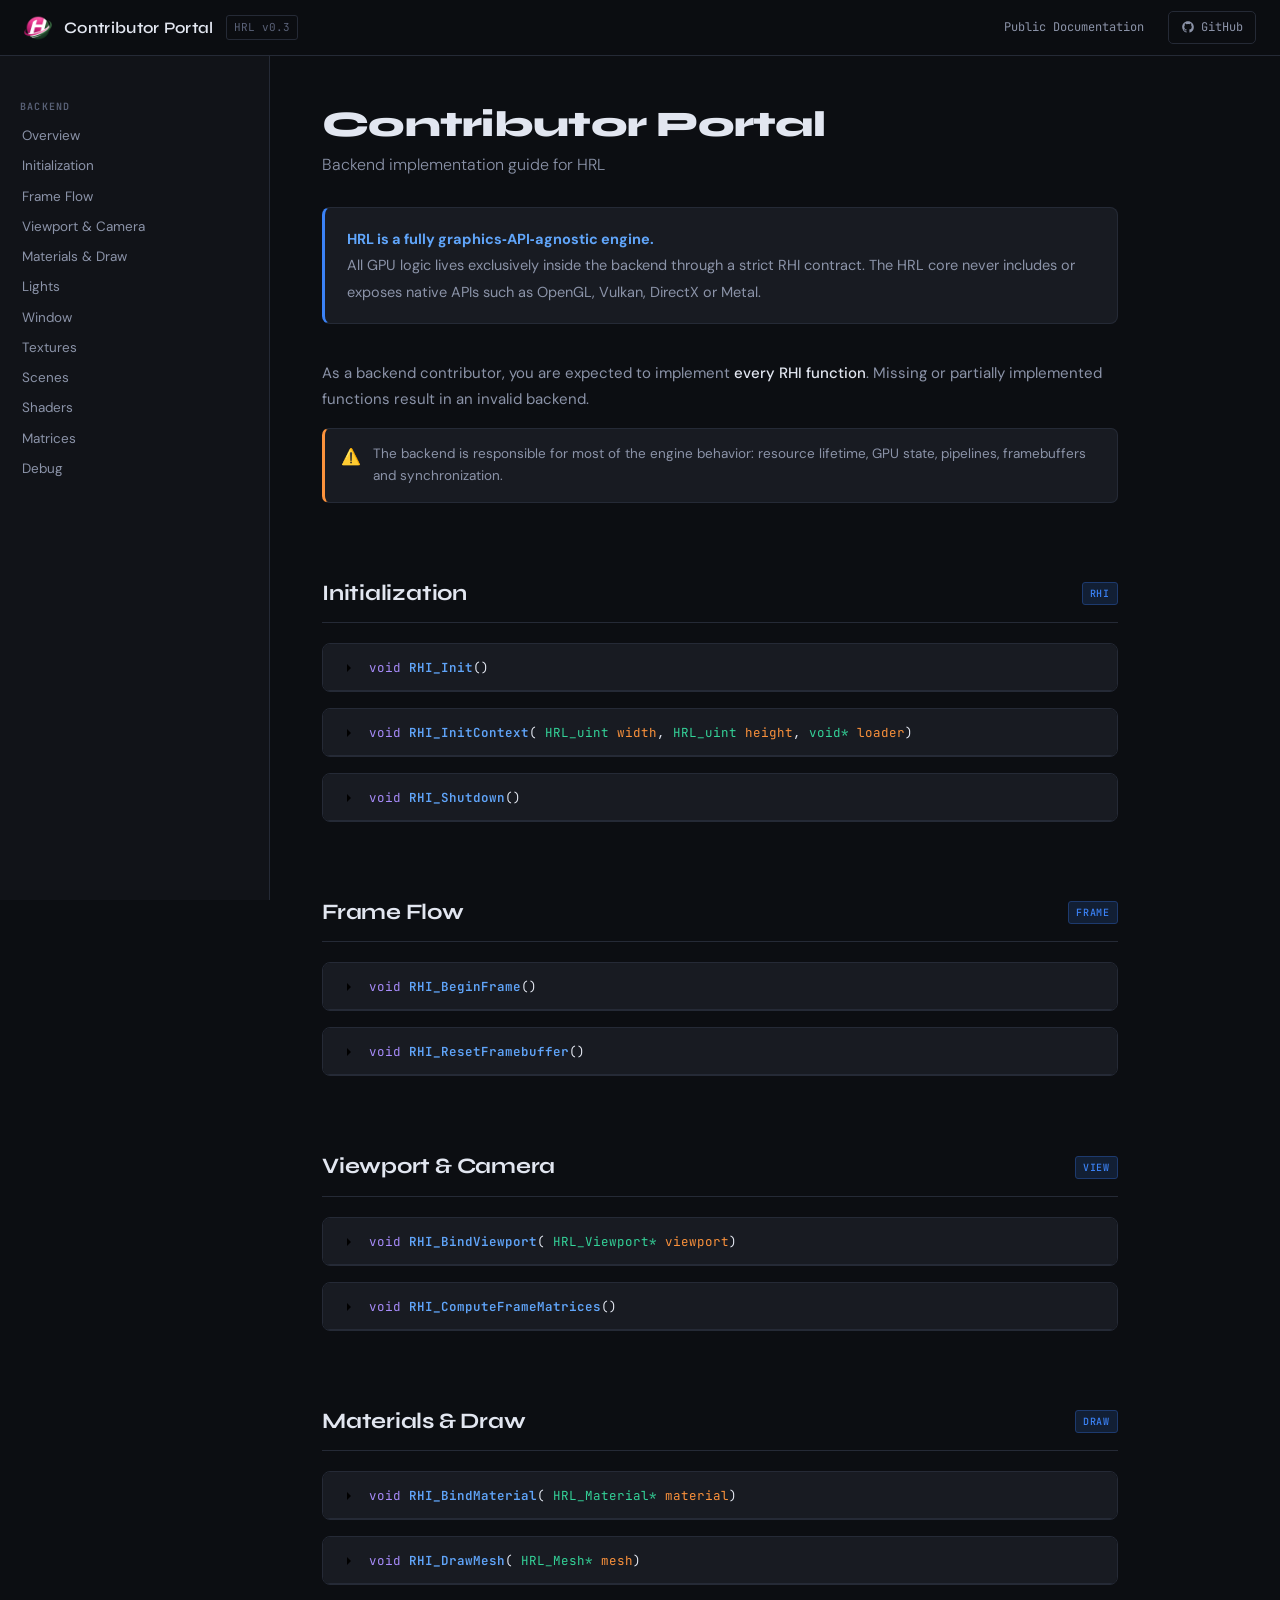
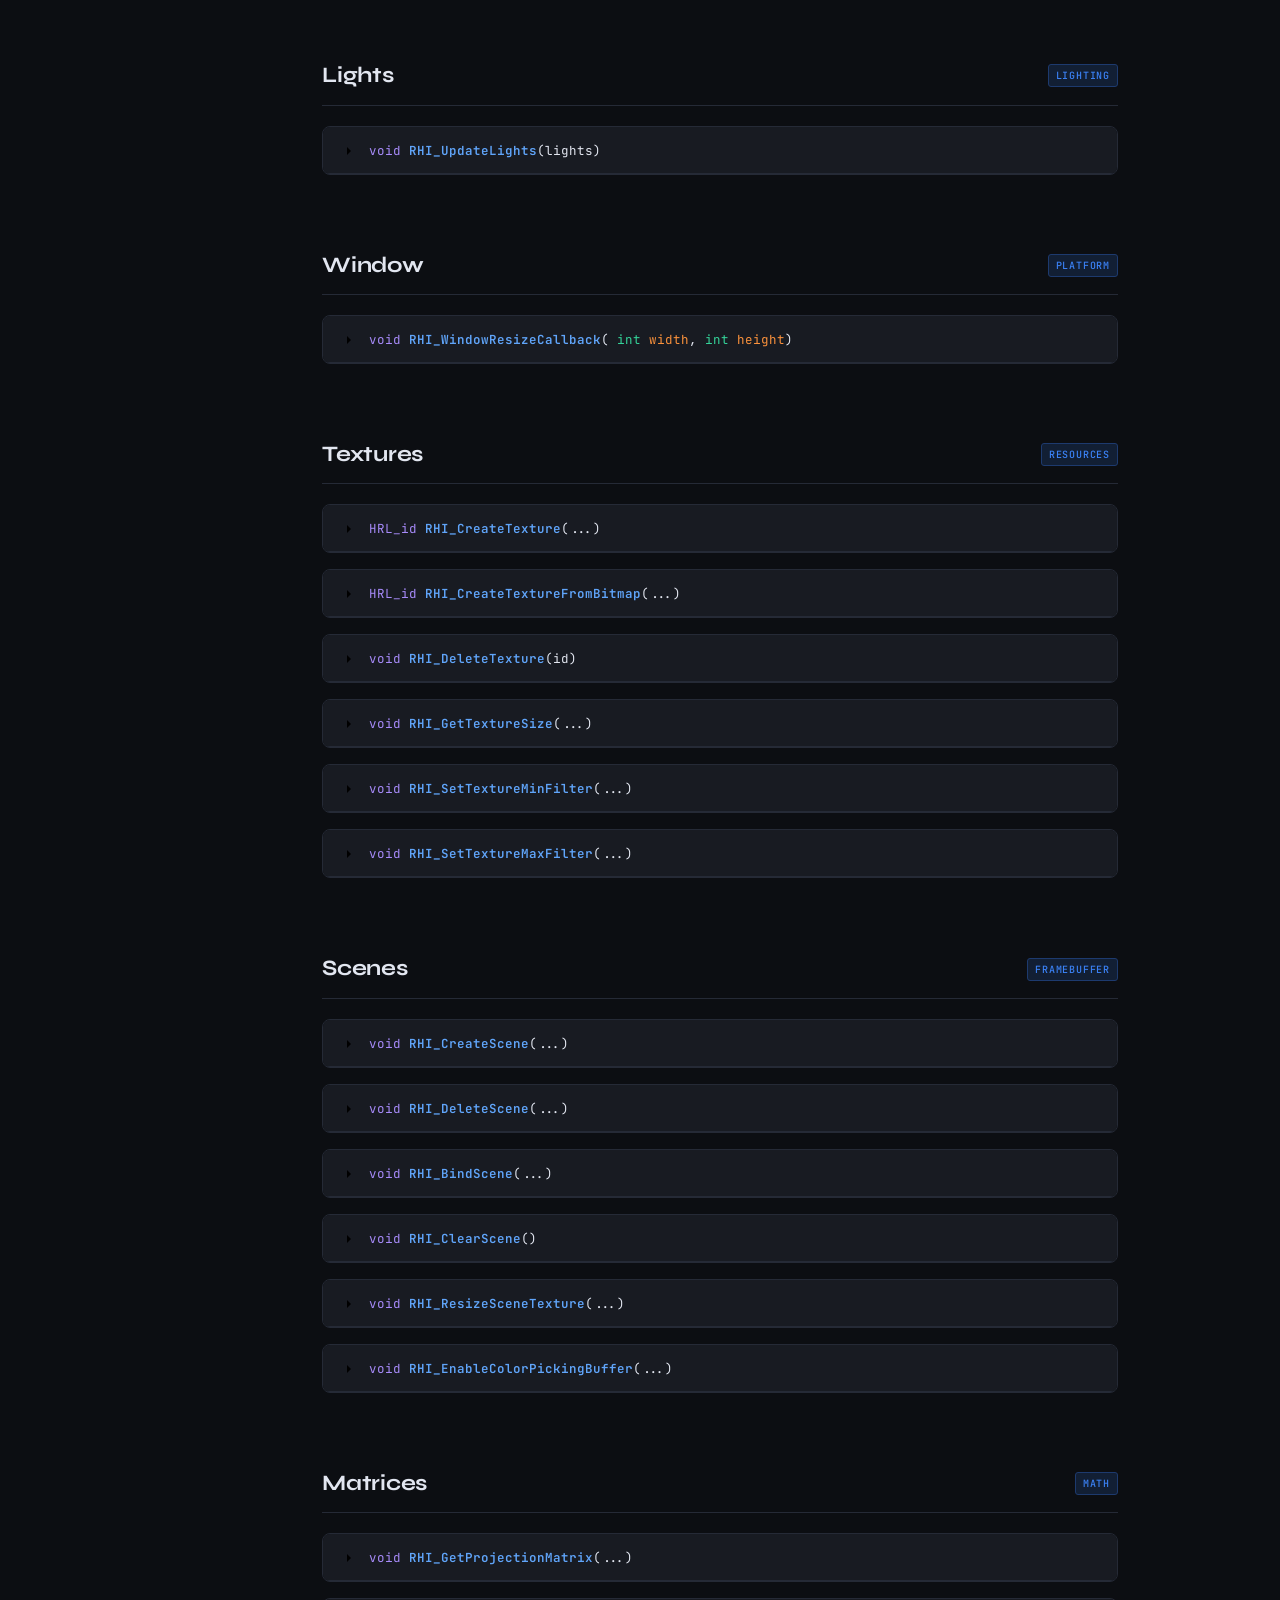
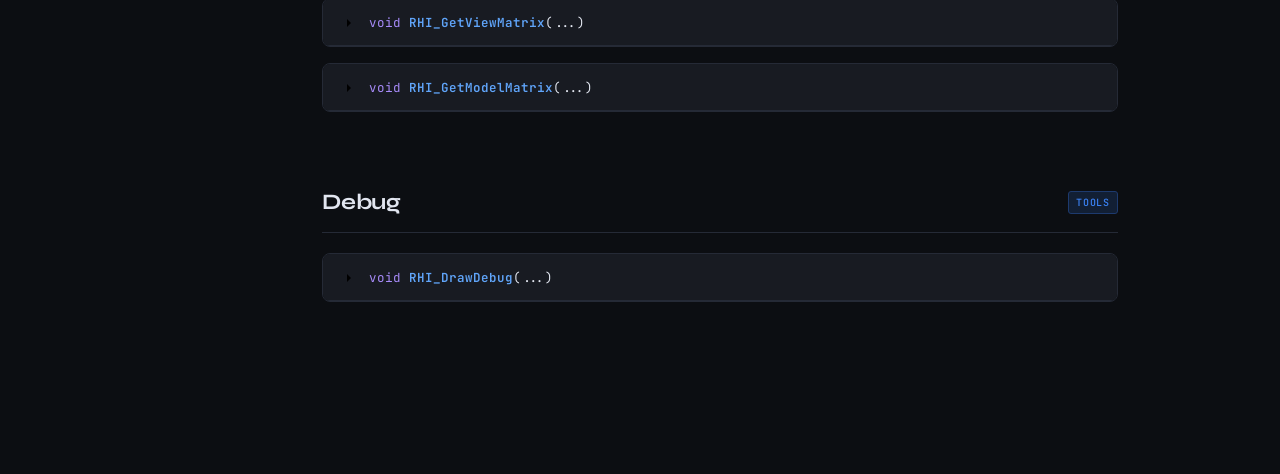
==== docs/contributor_portal.html @ e3fc80c8 "Developer Portal" ====
<!DOCTYPE html>
<html lang="en">
<head>
  <meta charset="utf-8" />
  <title>HRL — Contributor Portal</title>
  <meta name="viewport" content="width=device-width, initial-scale=1" />
  <link rel="preconnect" href="https://fonts.googleapis.com">
  <link href="https://fonts.googleapis.com/css2?family=JetBrains+Mono:wght@400;500;600&family=Syne:wght@400;500;600;700;800&family=DM+Sans:ital,wght@0,300;0,400;0,500;1,300&display=swap" rel="stylesheet">
  <link rel="stylesheet" href="style.css">
</head>
<body>

<header>
  <img src="assets/logo.png" alt="HRL Logo" class="header-logo-img">
  <span class="header-title">Contributor Portal</span>
  <span class="header-version">HRL v0.3</span>
  <div class="header-spacer"></div>
  <nav class="header-nav">
    <a class="header-nav-link" href="index.html">Public Documentation</a>
  </nav>
  <a class="header-github" href="https://github.com/oscar-soirey/Horizon-Rendering-Library" target="_blank">
    <svg width="14" height="14" viewBox="0 0 24 24" fill="currentColor"><path d="M12 2C6.477 2 2 6.484 2 12.017c0 4.425 2.865 8.18 6.839 9.504.5.092.682-.217.682-.483 0-.237-.008-.868-.013-1.703-2.782.605-3.369-1.343-3.369-1.343-.454-1.158-1.11-1.466-1.11-1.466-.908-.62.069-.608.069-.608 1.003.07 1.531 1.032 1.531 1.032.892 1.53 2.341 1.088 2.91.832.092-.647.35-1.088.636-1.338-2.22-.253-4.555-1.113-4.555-4.951 0-1.093.39-1.988 1.029-2.688-.103-.253-.446-1.272.098-2.65 0 0 .84-.27 2.75 1.026A9.564 9.564 0 0112 6.844c.85.004 1.705.115 2.504.337 1.909-1.296 2.747-1.027 2.747-1.027.546 1.379.202 2.398.1 2.651.64.7 1.028 1.595 1.028 2.688 0 3.848-2.339 4.695-4.566 4.943.359.309.678.92.678 1.855 0 1.338-.012 2.419-.012 2.747 0 .268.18.58.688.482A10.019 10.019 0 0022 12.017C22 6.484 17.522 2 12 2z"/></svg>
    GitHub
  </a>
</header>


<div class="layout">

<nav class="sidebar">
  <div class="sidebar-section-label">Backend</div>
  <a href="#overview">Overview</a>
  <a href="#init">Initialization</a>
  <a href="#frame">Frame Flow</a>
  <a href="#viewport">Viewport & Camera</a>
  <a href="#materials">Materials & Draw</a>
  <a href="#lights">Lights</a>
  <a href="#window">Window</a>
  <a href="#textures">Textures</a>
  <a href="#scenes">Scenes</a>
  <a href="#shaders">Shaders</a>
  <a href="#matrices">Matrices</a>
  <a href="#debug">Debug</a>
</nav>

<main>

<!-- OVERVIEW -->

<section id="overview" class="doc-section">
  <h1>Contributor Portal</h1>
  <p class="doc-subtitle">
    Backend implementation guide for HRL
  </p>

  <div class="intro-callout">
    <strong>HRL is a fully graphics‑API‑agnostic engine.</strong><br>
    All GPU logic lives exclusively inside the backend through a strict RHI contract.
    The HRL core never includes or exposes native APIs such as OpenGL, Vulkan, DirectX or Metal.
  </div>

  <p>
    As a backend contributor, you are expected to implement
    <strong>every RHI function</strong>.
    Missing or partially implemented functions result in an invalid backend.
  </p>

  <div class="info-box warn">
    <span class="icon">⚠️</span>
    The backend is responsible for most of the engine behavior:
    resource lifetime, GPU state, pipelines, framebuffers and synchronization.
  </div>
</section>

<!-- INIT -->

<section id="init" class="doc-section">
  <h2>Initialization <span class="section-tag">RHI</span></h2>

  <div class="fn-card">
    <div class="fn-card-header" onclick="toggle(this)">
      <svg class="chevron" viewBox="0 0 24 24"><polyline points="9 18 15 12 9 6"/></svg>
      <div class="fn-sig"><span class="ret">void</span> <span class="name">RHI_Init</span>()</div>
    </div>
    <div class="fn-card-body">
      <p>Initializes global backend state and loads the graphics API.</p>
    </div>
  </div>

  <div class="fn-card">
    <div class="fn-card-header" onclick="toggle(this)">
      <svg class="chevron" viewBox="0 0 24 24"><polyline points="9 18 15 12 9 6"/></svg>
      <div class="fn-sig">
        <span class="ret">void</span> <span class="name">RHI_InitContext</span>(
        <span class="param-type">HRL_uint</span> <span class="param-name">width</span>,
        <span class="param-type">HRL_uint</span> <span class="param-name">height</span>,
        <span class="param-type">void*</span> <span class="param-name">loader</span>)
      </div>
    </div>
    <div class="fn-card-body">
      <p>Initializes the rendering context and swapchain‑dependent resources.</p>
    </div>
  </div>

  <div class="fn-card">
    <div class="fn-card-header" onclick="toggle(this)">
      <svg class="chevron" viewBox="0 0 24 24"><polyline points="9 18 15 12 9 6"/></svg>
      <div class="fn-sig"><span class="ret">void</span> <span class="name">RHI_Shutdown</span>()</div>
    </div>
    <div class="fn-card-body">
      <p>Releases all backend resources and shuts down the graphics API.</p>
    </div>
  </div>
</section>

<!-- FRAME -->

<section id="frame" class="doc-section">
  <h2>Frame Flow <span class="section-tag">Frame</span></h2>

  <div class="fn-card">
    <div class="fn-card-header" onclick="toggle(this)">
      <svg class="chevron" viewBox="0 0 24 24"><polyline points="9 18 15 12 9 6"/></svg>
      <div class="fn-sig"><span class="ret">void</span> <span class="name">RHI_BeginFrame</span>()</div>
    </div>
    <div class="fn-card-body">
      <p>Marks the beginning of a new GPU frame.</p>
    </div>
  </div>

  <div class="fn-card">
    <div class="fn-card-header" onclick="toggle(this)">
      <svg class="chevron" viewBox="0 0 24 24"><polyline points="9 18 15 12 9 6"/></svg>
      <div class="fn-sig"><span class="ret">void</span> <span class="name">RHI_ResetFramebuffer</span>()</div>
    </div>
    <div class="fn-card-body">
      <p>Resets framebuffer bindings to a known default state.</p>
    </div>
  </div>
</section>

<!-- VIEWPORT -->

<section id="viewport" class="doc-section">
  <h2>Viewport & Camera <span class="section-tag">View</span></h2>

  <div class="fn-card">
    <div class="fn-card-header" onclick="toggle(this)">
      <svg class="chevron" viewBox="0 0 24 24"><polyline points="9 18 15 12 9 6"/></svg>
      <div class="fn-sig">
        <span class="ret">void</span> <span class="name">RHI_BindViewport</span>(
        <span class="param-type">HRL_Viewport*</span> <span class="param-name">viewport</span>)
      </div>
    </div>
    <div class="fn-card-body">
      <p>
        Binds the active viewport and camera.
        Must be called before any draw calls.
      </p>
    </div>
  </div>

  <div class="fn-card">
    <div class="fn-card-header" onclick="toggle(this)">
      <svg class="chevron" viewBox="0 0 24 24"><polyline points="9 18 15 12 9 6"/></svg>
      <div class="fn-sig"><span class="ret">void</span> <span class="name">RHI_ComputeFrameMatrices</span>()</div>
    </div>
    <div class="fn-card-body">
      <p>Computes per‑frame camera and projection matrices.</p>
    </div>
  </div>
</section>

<!-- MATERIALS & DRAW -->

<section id="materials" class="doc-section">
  <h2>Materials & Draw <span class="section-tag">Draw</span></h2>

  <div class="fn-card">
    <div class="fn-card-header" onclick="toggle(this)">
      <svg class="chevron" viewBox="0 0 24 24"><polyline points="9 18 15 12 9 6"/></svg>
      <div class="fn-sig">
        <span class="ret">void</span> <span class="name">RHI_BindMaterial</span>(
        <span class="param-type">HRL_Material*</span> <span class="param-name">material</span>)
      </div>
    </div>
    <div class="fn-card-body">
      <p>Binds shaders, textures and GPU states for the material.</p>
    </div>
  </div>

  <div class="fn-card">
    <div class="fn-card-header" onclick="toggle(this)">
      <svg class="chevron" viewBox="0 0 24 24"><polyline points="9 18 15 12 9 6"/></svg>
      <div class="fn-sig">
        <span class="ret">void</span> <span class="name">RHI_DrawMesh</span>(
        <span class="param-type">HRL_Mesh*</span> <span class="param-name">mesh</span>)
      </div>
    </div>
    <div class="fn-card-body">
      <p>Issues the actual GPU draw call.</p>
    </div>
  </div>
</section>

<!-- LIGHTS -->

<section id="lights" class="doc-section">
  <h2>Lights <span class="section-tag">Lighting</span></h2>

  <div class="fn-card">
    <div class="fn-card-header" onclick="toggle(this)">
      <svg class="chevron" viewBox="0 0 24 24"><polyline points="9 18 15 12 9 6"/></svg>
      <div class="fn-sig">
        <span class="ret">void</span> <span class="name">RHI_UpdateLights</span>(lights)
      </div>
    </div>
    <div class="fn-card-body">
      <p>Uploads and updates light data for the current frame.</p>
    </div>
  </div>
</section>

<!-- WINDOW -->

<section id="window" class="doc-section">
  <h2>Window <span class="section-tag">Platform</span></h2>

  <div class="fn-card">
    <div class="fn-card-header" onclick="toggle(this)">
      <svg class="chevron" viewBox="0 0 24 24"><polyline points="9 18 15 12 9 6"/></svg>
      <div class="fn-sig">
        <span class="ret">void</span> <span class="name">RHI_WindowResizeCallback</span>(
        <span class="param-type">int</span> <span class="param-name">width</span>,
        <span class="param-type">int</span> <span class="param-name">height</span>)
      </div>
    </div>
    <div class="fn-card-body">
      <p>Handles swapchain or framebuffer resize.</p>
    </div>
  </div>
</section>

<!-- TEXTURES -->

<section id="textures" class="doc-section">
  <h2>Textures <span class="section-tag">Resources</span></h2>

  <div class="fn-card"><div class="fn-card-header" onclick="toggle(this)">
    <svg class="chevron" viewBox="0 0 24 24"><polyline points="9 18 15 12 9 6"/></svg>
    <div class="fn-sig"><span class="ret">HRL_id</span> <span class="name">RHI_CreateTexture</span>(...)</div>
  </div><div class="fn-card-body"></div></div>

  <div class="fn-card"><div class="fn-card-header" onclick="toggle(this)">
    <svg class="chevron" viewBox="0 0 24 24"><polyline points="9 18 15 12 9 6"/></svg>
    <div class="fn-sig"><span class="ret">HRL_id</span> <span class="name">RHI_CreateTextureFromBitmap</span>(...)</div>
  </div><div class="fn-card-body"></div></div>

  <div class="fn-card"><div class="fn-card-header" onclick="toggle(this)">
    <svg class="chevron" viewBox="0 0 24 24"><polyline points="9 18 15 12 9 6"/></svg>
    <div class="fn-sig"><span class="ret">void</span> <span class="name">RHI_DeleteTexture</span>(id)</div>
  </div><div class="fn-card-body"></div></div>

  <div class="fn-card"><div class="fn-card-header" onclick="toggle(this)">
    <svg class="chevron" viewBox="0 0 24 24"><polyline points="9 18 15 12 9 6"/></svg>
    <div class="fn-sig"><span class="ret">void</span> <span class="name">RHI_GetTextureSize</span>(...)</div>
  </div><div class="fn-card-body"></div></div>

  <div class="fn-card"><div class="fn-card-header" onclick="toggle(this)">
    <svg class="chevron" viewBox="0 0 24 24"><polyline points="9 18 15 12 9 6"/></svg>
    <div class="fn-sig"><span class="ret">void</span> <span class="name">RHI_SetTextureMinFilter</span>(...)</div>
  </div><div class="fn-card-body"></div></div>

  <div class="fn-card"><div class="fn-card-header" onclick="toggle(this)">
    <svg class="chevron" viewBox="0 0 24 24"><polyline points="9 18 15 12 9 6"/></svg>
    <div class="fn-sig"><span class="ret">void</span> <span class="name">RHI_SetTextureMaxFilter</span>(...)</div>
  </div><div class="fn-card-body"></div></div>
</section>

<!-- SCENES -->

<section id="scenes" class="doc-section">
  <h2>Scenes <span class="section-tag">Framebuffer</span></h2>

  <div class="fn-card"><div class="fn-card-header" onclick="toggle(this)">
    <svg class="chevron" viewBox="0 0 24 24"><polyline points="9 18 15 12 9 6"/></svg>
    <div class="fn-sig"><span class="ret">void</span> <span class="name">RHI_CreateScene</span>(...)</div>
  </div><div class="fn-card-body"></div></div>

  <div class="fn-card"><div class="fn-card-header" onclick="toggle(this)">
    <svg class="chevron" viewBox="0 0 24 24"><polyline points="9 18 15 12 9 6"/></svg>
    <div class="fn-sig"><span class="ret">void</span> <span class="name">RHI_DeleteScene</span>(...)</div>
  </div><div class="fn-card-body"></div></div>

  <div class="fn-card"><div class="fn-card-header" onclick="toggle(this)">
    <svg class="chevron" viewBox="0 0 24 24"><polyline points="9 18 15 12 9 6"/></svg>
    <div class="fn-sig"><span class="ret">void</span> <span class="name">RHI_BindScene</span>(...)</div>
  </div><div class="fn-card-body"></div></div>

  <div class="fn-card"><div class="fn-card-header" onclick="toggle(this)">
    <svg class="chevron" viewBox="0 0 24 24"><polyline points="9 18 15 12 9 6"/></svg>
    <div class="fn-sig"><span class="ret">void</span> <span class="name">RHI_ClearScene</span>()</div>
  </div><div class="fn-card-body"></div></div>

  <div class="fn-card"><div class="fn-card-header" onclick="toggle(this)">
    <svg class="chevron" viewBox="0 0 24 24"><polyline points="9 18 15 12 9 6"/></svg>
    <div class="fn-sig"><span class="ret">void</span> <span class="name">RHI_ResizeSceneTexture</span>(...)</div>
  </div><div class="fn-card-body"></div></div>

  <div class="fn-card"><div class="fn-card-header" onclick="toggle(this)">
    <svg class="chevron" viewBox="0 0 24 24"><polyline points="9 18 15 12 9 6"/></svg>
    <div class="fn-sig"><span class="ret">void</span> <span class="name">RHI_EnableColorPickingBuffer</span>(...)</div>
  </div><div class="fn-card-body"></div></div>
</section>

<!-- MATRICES -->

<section id="matrices" class="doc-section">
  <h2>Matrices <span class="section-tag">Math</span></h2>

  <div class="fn-card"><div class="fn-card-header" onclick="toggle(this)">
    <svg class="chevron" viewBox="0 0 24 24"><polyline points="9 18 15 12 9 6"/></svg>
    <div class="fn-sig"><span class="ret">void</span> <span class="name">RHI_GetProjectionMatrix</span>(...)</div>
  </div><div class="fn-card-body"></div></div>

  <div class="fn-card"><div class="fn-card-header" onclick="toggle(this)">
    <svg class="chevron" viewBox="0 0 24 24"><polyline points="9 18 15 12 9 6"/></svg>
    <div class="fn-sig"><span class="ret">void</span> <span class="name">RHI_GetViewMatrix</span>(...)</div>
  </div><div class="fn-card-body"></div></div>

  <div class="fn-card"><div class="fn-card-header" onclick="toggle(this)">
    <svg class="chevron" viewBox="0 0 24 24"><polyline points="9 18 15 12 9 6"/></svg>
    <div class="fn-sig"><span class="ret">void</span> <span class="name">RHI_GetModelMatrix</span>(...)</div>
  </div><div class="fn-card-body"></div></div>
</section>

<!-- DEBUG -->

<section id="debug" class="doc-section">
  <h2>Debug <span class="section-tag">Tools</span></h2>

  <div class="fn-card">
    <div class="fn-card-header" onclick="toggle(this)">
      <svg class="chevron" viewBox="0 0 24 24"><polyline points="9 18 15 12 9 6"/></svg>
      <div class="fn-sig"><span class="ret">void</span> <span class="name">RHI_DrawDebug</span>(...)</div>
    </div>
    <div class="fn-card-body">
      <p>Draws debug primitives and overlays.</p>
    </div>
  </div>
</section>

</main>
</div>

<script>
function toggle(el) {
  const body = el.nextElementSibling;
  const chev = el.querySelector('.chevron');
  body.classList.toggle('open');
  chev.classList.toggle('open');
}
</script>

</body>
</html>
---- docs/style.css ----
:root {
  --bg:        #0c0e12;
  --bg-2:      #111318;
  --bg-3:      #181b22;
  --bg-4:      #1e2230;
  --border:    #252a36;
  --border-2:  #2e3447;
  --accent:    #3b82f6;
  --accent-2:  #60a5fa;
  --accent-dim:#1d3a6e;
  --accent-glow: rgba(59,130,246,0.15);
  --text:      #e2e6f0;
  --text-2:    #8b93a8;
  --text-3:    #5a6278;
  --green:     #34d399;
  --orange:    #fb923c;
  --purple:    #a78bfa;
  --red:       #f87171;
  --sidebar-w: 270px;
  --header-h:  56px;
  --font-mono: 'JetBrains Mono', monospace;
  --font-head: 'Syne', sans-serif;
  --font-body: 'DM Sans', sans-serif;
}

*, *::before, *::after { box-sizing: border-box; margin: 0; padding: 0; }

html { scroll-behavior: smooth; }

body {
  background: var(--bg);
  color: var(--text);
  font-family: var(--font-body);
  font-size: 15px;
  line-height: 1.7;
  min-height: 100vh;
}

/* ── SCROLLBAR ── */
::-webkit-scrollbar { width: 6px; height: 6px; }
::-webkit-scrollbar-track { background: var(--bg); }
::-webkit-scrollbar-thumb { background: var(--border-2); border-radius: 3px; }
::-webkit-scrollbar-thumb:hover { background: var(--accent-dim); }

/* ── HEADER ── */
header {
  position: fixed; top: 0; left: 0; right: 0; height: var(--header-h);
  background: rgba(12,14,18,0.92);
  backdrop-filter: blur(12px);
  border-bottom: 1px solid var(--border);
  display: flex; align-items: center; gap: 12px;
  padding: 0 24px;
  z-index: 100;
}
.header-logo-img {
  height: 28px;
  width: auto;
  object-fit: contain;
}
.header-logo {
  font-family: var(--font-mono);
  font-weight: 600;
  font-size: 13px;
  letter-spacing: 0.1em;
  color: var(--accent-2);
  padding: 4px 10px;
  border: 1px solid var(--accent-dim);
  border-radius: 4px;
  background: var(--accent-glow);
  white-space: nowrap;
}
.header-title {
  font-family: var(--font-head);
  font-weight: 600;
  font-size: 16px;
  color: var(--text);
  letter-spacing: 0.02em;
}
.header-version {
  font-family: var(--font-mono);
  font-size: 11px;
  color: var(--text-3);
  border: 1px solid var(--border);
  border-radius: 3px;
  padding: 2px 7px;
}
.header-spacer { flex: 1; }
.header-github {
  font-family: var(--font-mono);
  font-size: 12px;
  color: var(--text-2);
  text-decoration: none;
  display: flex; align-items: center; gap: 6px;
  padding: 5px 12px;
  border: 1px solid var(--border);
  border-radius: 5px;
  transition: all .2s;
}
.header-github:hover { color: var(--accent-2); border-color: var(--accent-dim); background: var(--accent-glow); }

/* ── HEADER NAV LINKS ── */
.header-nav {
  display: flex; align-items: center; gap: 4px;
}
.header-nav-link {
  font-family: var(--font-mono);
  font-size: 12px;
  color: var(--text-2);
  text-decoration: none;
  padding: 5px 12px;
  border-radius: 5px;
  transition: all .2s;
  white-space: nowrap;
}
.header-nav-link:hover { color: var(--accent-2); background: var(--accent-glow); }

/* ── LAYOUT ── */
.layout {
  display: flex;
  padding-top: var(--header-h);
  min-height: 100vh;
}

/* ── SIDEBAR ── */
nav.sidebar {
  position: fixed;
  top: var(--header-h);
  left: 0;
  width: var(--sidebar-w);
  height: calc(100vh - var(--header-h));
  overflow-y: auto;
  background: var(--bg-2);
  border-right: 1px solid var(--border);
  padding: 24px 0 40px;
}
.sidebar-section-label {
  font-family: var(--font-mono);
  font-size: 10px;
  font-weight: 600;
  letter-spacing: 0.12em;
  text-transform: uppercase;
  color: var(--text-3);
  padding: 18px 20px 6px;
}
.sidebar a {
  display: block;
  font-size: 13.5px;
  color: var(--text-2);
  text-decoration: none;
  padding: 5px 20px;
  border-left: 2px solid transparent;
  transition: all .15s;
  line-height: 1.5;
}
.sidebar a:hover { color: var(--text); background: var(--bg-3); }
.sidebar a.active { color: var(--accent-2); border-left-color: var(--accent); background: var(--accent-glow); }
.sidebar a.sub {
  padding-left: 34px;
  font-size: 12.5px;
  color: var(--text-3);
}
.sidebar a.sub:hover { color: var(--text-2); }
.sidebar a.sub.active { color: var(--accent-2); }

/* ── CONTENT ── */
main {
  margin-left: var(--sidebar-w);
  flex: 1;
  max-width: 900px;
  padding: 48px 52px 100px;
}

/* ── SECTIONS ── */
.doc-section { margin-bottom: 72px; }

h1 {
  font-family: var(--font-head);
  font-size: 36px;
  font-weight: 800;
  color: var(--text);
  letter-spacing: -0.02em;
  line-height: 1.15;
  margin-bottom: 6px;
}
h1 .accent { color: var(--accent-2); }
.doc-subtitle {
  font-size: 16px;
  color: var(--text-2);
  font-weight: 300;
  margin-bottom: 28px;
}

h2 {
  font-family: var(--font-head);
  font-size: 22px;
  font-weight: 700;
  color: var(--text);
  letter-spacing: -0.01em;
  margin: 48px 0 20px;
  padding-bottom: 10px;
  border-bottom: 1px solid var(--border);
  display: flex; align-items: center; gap: 10px;
}
h2 .section-tag {
  font-family: var(--font-mono);
  font-size: 10px;
  font-weight: 500;
  letter-spacing: 0.08em;
  text-transform: uppercase;
  color: var(--accent);
  background: var(--accent-glow);
  border: 1px solid var(--accent-dim);
  border-radius: 3px;
  padding: 2px 7px;
  margin-left: auto;
}

h3 {
  font-family: var(--font-head);
  font-size: 15px;
  font-weight: 600;
  color: var(--text);
  margin: 32px 0 12px;
  letter-spacing: 0.01em;
}

p { color: var(--text-2); margin-bottom: 14px; line-height: 1.75; }
p strong { color: var(--text); font-weight: 500; }

/* ── INTRO CALLOUT ── */
.intro-callout {
  background: var(--bg-3);
  border: 1px solid var(--border);
  border-left: 3px solid var(--accent);
  border-radius: 8px;
  padding: 18px 22px;
  margin: 24px 0 36px;
  color: var(--text-2);
  font-size: 14.5px;
  line-height: 1.8;
}
.intro-callout strong { color: var(--accent-2); }

/* ── FUNCTION CARDS ── */
.fn-card {
  background: var(--bg-2);
  border: 1px solid var(--border);
  border-radius: 8px;
  margin-bottom: 16px;
  overflow: hidden;
  transition: border-color .2s;
}
.fn-card:hover { border-color: var(--border-2); }
.fn-card-header {
  display: flex; align-items: flex-start; gap: 12px;
  padding: 14px 18px 12px;
  background: var(--bg-3);
  border-bottom: 1px solid var(--border);
  cursor: pointer;
  user-select: none;
}
.fn-card-header:hover { background: var(--bg-4); }
.fn-sig {
  font-family: var(--font-mono);
  font-size: 12.5px;
  color: var(--text);
  flex: 1;
  line-height: 1.6;
}
.fn-sig .ret { color: var(--purple); }
.fn-sig .name { color: var(--accent-2); font-weight: 600; }
.fn-sig .param-name { color: var(--orange); }
.fn-sig .param-type { color: var(--green); }
.fn-card-body {
  padding: 14px 18px;
  display: none;
}
.fn-card-body.open { display: block; }
.fn-card-body p { font-size: 13.5px; margin-bottom: 10px; }
.fn-card-body p:last-child { margin-bottom: 0; }

/* param table */
.param-table { width: 100%; border-collapse: collapse; margin-top: 10px; font-size: 13px; }
.param-table th {
  text-align: left;
  font-family: var(--font-mono);
  font-size: 10px;
  font-weight: 600;
  letter-spacing: 0.1em;
  text-transform: uppercase;
  color: var(--text-3);
  padding: 6px 10px;
  border-bottom: 1px solid var(--border);
}
.param-table td {
  padding: 7px 10px;
  border-bottom: 1px solid var(--border);
  vertical-align: top;
  color: var(--text-2);
  line-height: 1.5;
}
.param-table tr:last-child td { border-bottom: none; }
.param-table td:first-child { font-family: var(--font-mono); color: var(--orange); font-size: 12px; }
.param-table td:nth-child(2) { font-family: var(--font-mono); color: var(--green); font-size: 12px; }

/* return tag */
.returns {
  display: inline-flex; align-items: center; gap: 6px;
  margin-top: 10px;
  font-size: 13px;
  color: var(--text-2);
}
.returns .label {
  font-family: var(--font-mono);
  font-size: 10px;
  font-weight: 600;
  letter-spacing: 0.1em;
  text-transform: uppercase;
  color: var(--purple);
  background: rgba(167,139,250,0.1);
  border: 1px solid rgba(167,139,250,0.25);
  border-radius: 3px;
  padding: 2px 7px;
}

/* chevron */
.chevron {
  width: 16px; height: 16px;
  color: var(--text-3);
  flex-shrink: 0;
  margin-top: 2px;
  transition: transform .2s;
}
.chevron.open { transform: rotate(90deg); }

/* ── CODE BLOCKS ── */
pre {
  background: var(--bg-3);
  border: 1px solid var(--border);
  border-radius: 7px;
  padding: 16px 20px;
  overflow-x: auto;
  margin: 12px 0 20px;
}
code {
  font-family: var(--font-mono);
  font-size: 12.5px;
  color: var(--text);
  line-height: 1.7;
}
p code, li code {
  background: var(--bg-3);
  border: 1px solid var(--border);
  border-radius: 3px;
  padding: 1px 6px;
  font-size: 12px;
  color: var(--accent-2);
}
.kw  { color: var(--purple); }
.ty  { color: var(--green); }
.fn  { color: var(--accent-2); }
.cm  { color: var(--text-3); font-style: italic; }
.str { color: var(--orange); }
.num { color: #f9a8d4; }

/* ── INFO BOXES ── */
.info-box {
  display: flex; gap: 12px; align-items: flex-start;
  background: var(--bg-3);
  border: 1px solid var(--border);
  border-radius: 7px;
  padding: 14px 16px;
  margin: 16px 0;
  font-size: 13.5px;
  color: var(--text-2);
  line-height: 1.65;
}
.info-box.warn { border-left: 3px solid var(--orange); }
.info-box.note { border-left: 3px solid var(--accent); }
.info-box.tip  { border-left: 3px solid var(--green); }
.info-box .icon { font-size: 16px; flex-shrink: 0; margin-top: 1px; }

/* ── TABLE ── */
.doc-table { width: 100%; border-collapse: collapse; margin: 16px 0 24px; font-size: 13.5px; }
.doc-table th {
  text-align: left;
  font-family: var(--font-mono);
  font-size: 10px;
  font-weight: 600;
  letter-spacing: 0.1em;
  text-transform: uppercase;
  color: var(--text-3);
  padding: 8px 14px;
  border-bottom: 1px solid var(--border);
  background: var(--bg-3);
}
.doc-table td {
  padding: 9px 14px;
  border-bottom: 1px solid var(--border);
  color: var(--text-2);
  vertical-align: top;
}
.doc-table tr:hover td { background: var(--bg-3); }
.doc-table td:first-child { font-family: var(--font-mono); font-size: 12.5px; color: var(--accent-2); }

/* ── DIVIDER ── */
.section-divider {
  height: 1px;
  background: linear-gradient(to right, var(--border), transparent);
  margin: 48px 0;
}

/* ── BADGES ── */
.badge {
  display: inline-block;
  font-family: var(--font-mono);
  font-size: 10px;
  font-weight: 600;
  letter-spacing: 0.06em;
  text-transform: uppercase;
  padding: 2px 7px;
  border-radius: 3px;
  margin-right: 4px;
}
.badge-deprecated { background: rgba(248,113,113,0.12); color: var(--red); border: 1px solid rgba(248,113,113,0.3); }
.badge-reserved   { background: rgba(167,139,250,0.12); color: var(--purple); border: 1px solid rgba(167,139,250,0.3); }

/* ── CREDITS SECTION ── */
.credits-group {
  background: var(--bg-2);
  border: 1px solid var(--border);
  border-radius: 8px;
  padding: 20px 24px;
  margin-bottom: 20px;
}
.credits-group h3 {
  font-family: var(--font-head);
  font-size: 13px;
  font-weight: 600;
  color: var(--accent-2);
  text-transform: uppercase;
  letter-spacing: 0.08em;
  margin: 0 0 14px;
  padding-bottom: 10px;
  border-bottom: 1px solid var(--border);
}
.credits-list {
  list-style: none;
  padding: 0; margin: 0;
  display: flex;
  flex-direction: column;
  gap: 10px;
}
.credits-list li {
  display: flex;
  flex-direction: column;
  gap: 3px;
}
.credits-list a {
  font-family: var(--font-mono);
  font-size: 13px;
  color: var(--accent-2);
  text-decoration: none;
  display: inline-flex; align-items: center; gap: 6px;
  transition: color .15s;
}
.credits-list a:hover { color: var(--text); }
.credits-list a svg { opacity: 0.6; }
.credits-contact {
  font-family: var(--font-mono);
  font-size: 11.5px;
  color: var(--text-3);
}

/* ── CONTRIBUTORS SECTION ── */
.contributors-placeholder {
  background: var(--bg-2);
  border: 1px dashed var(--border-2);
  border-radius: 8px;
  padding: 32px 24px;
  text-align: center;
  color: var(--text-3);
  font-family: var(--font-mono);
  font-size: 13px;
}
.contributors-placeholder .placeholder-icon {
  font-size: 28px;
  display: block;
  margin-bottom: 12px;
  opacity: 0.4;
}
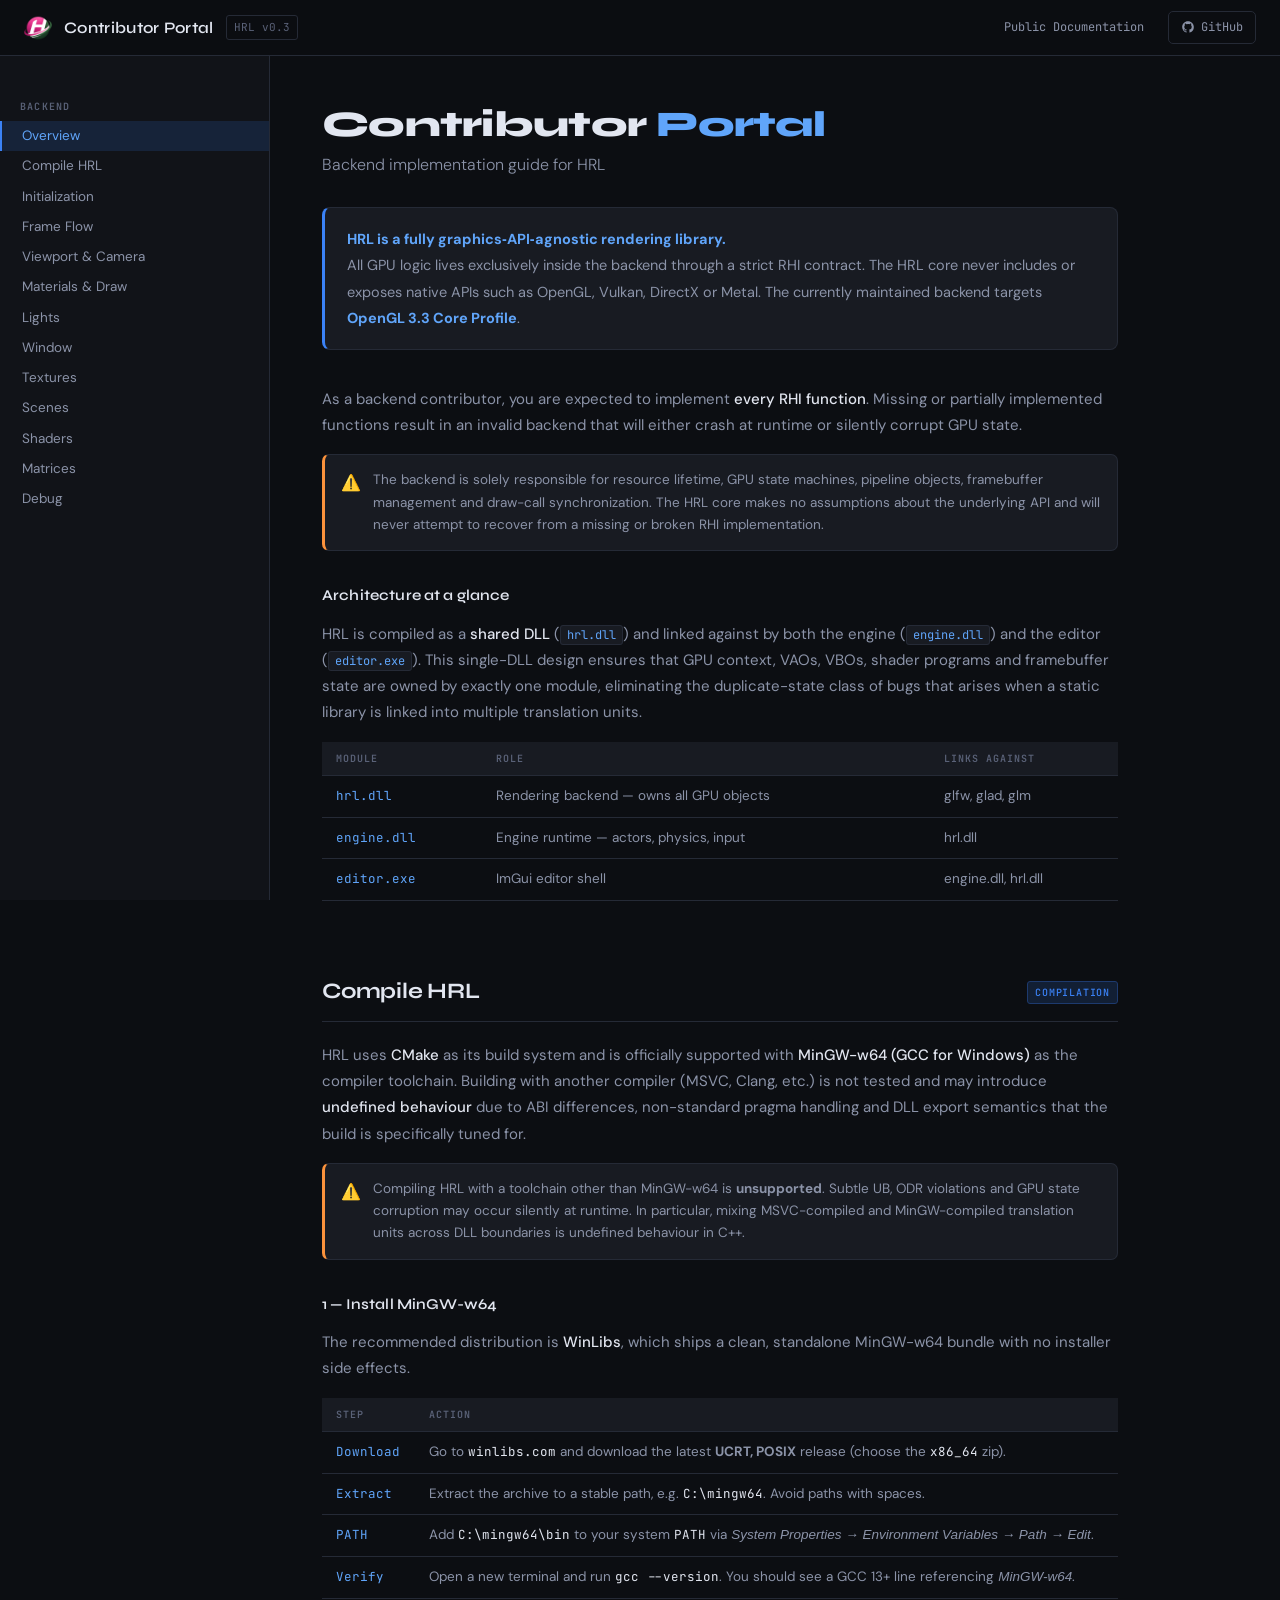
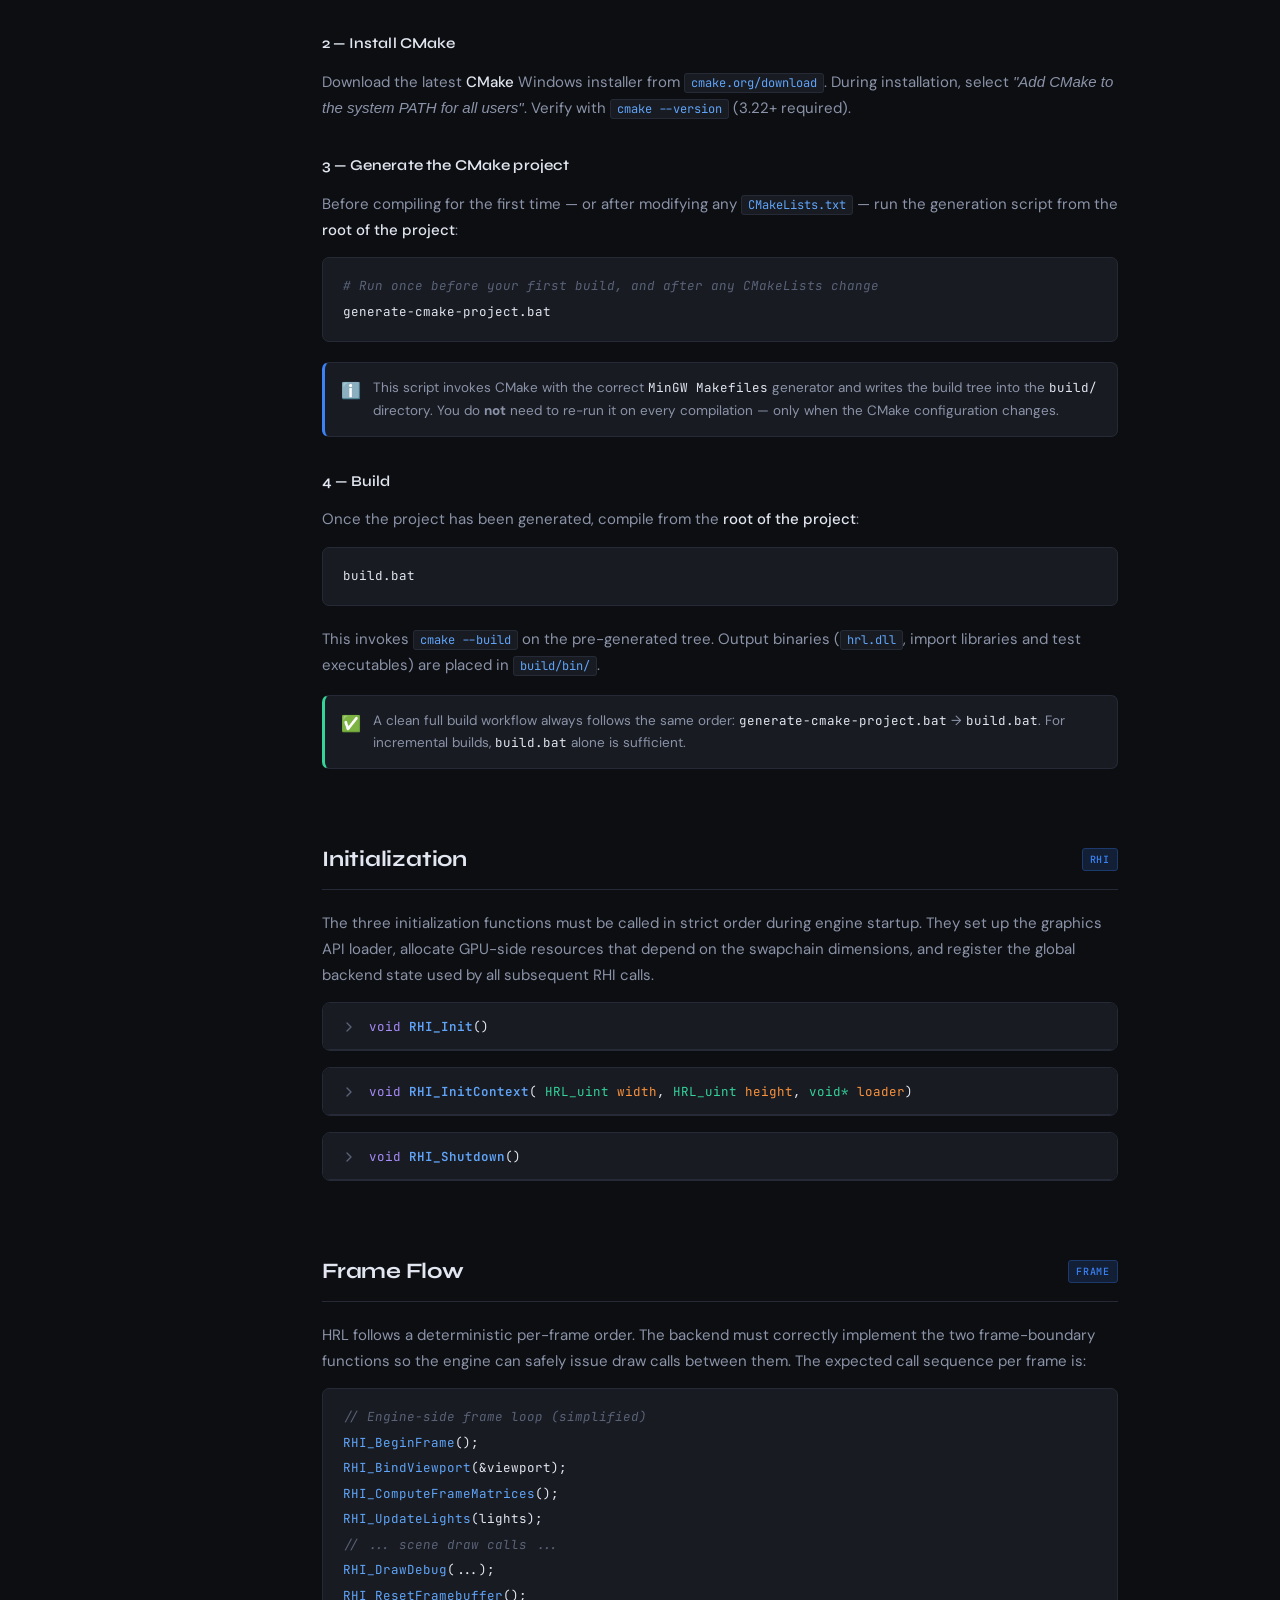
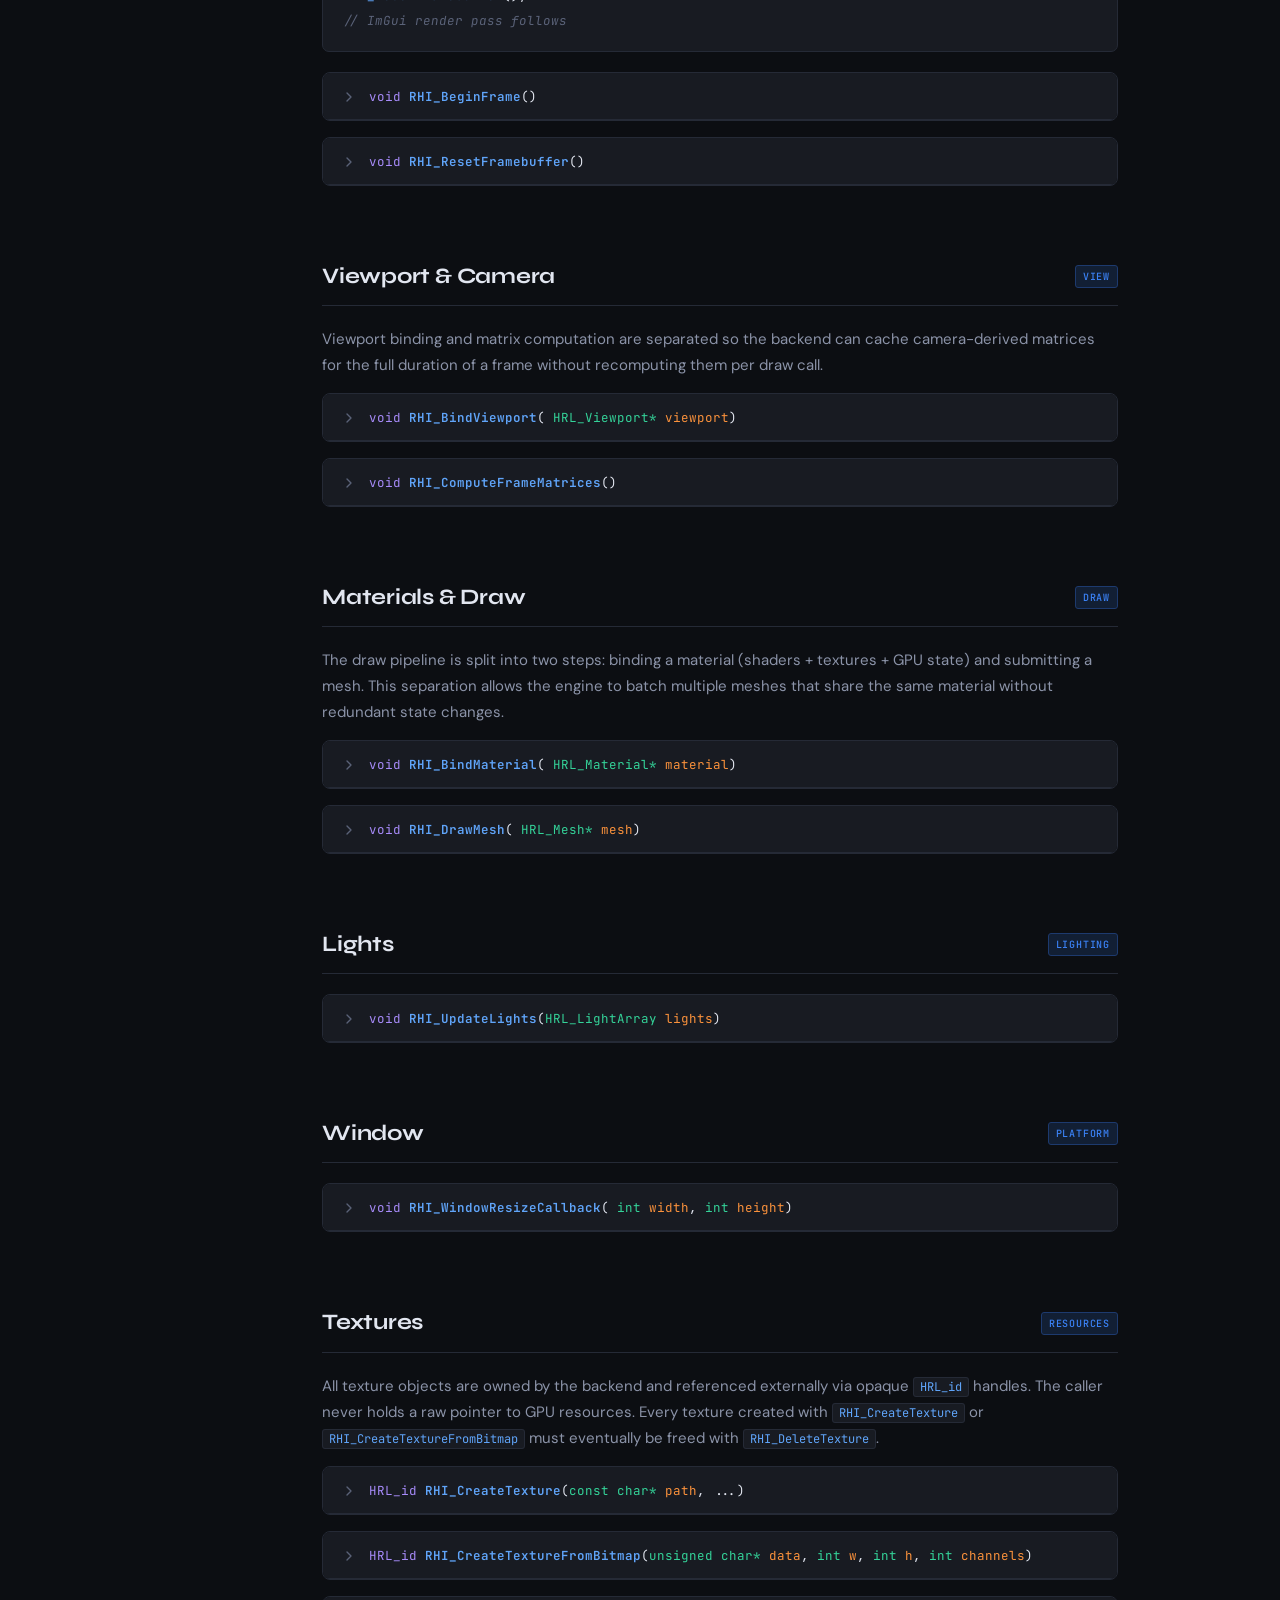
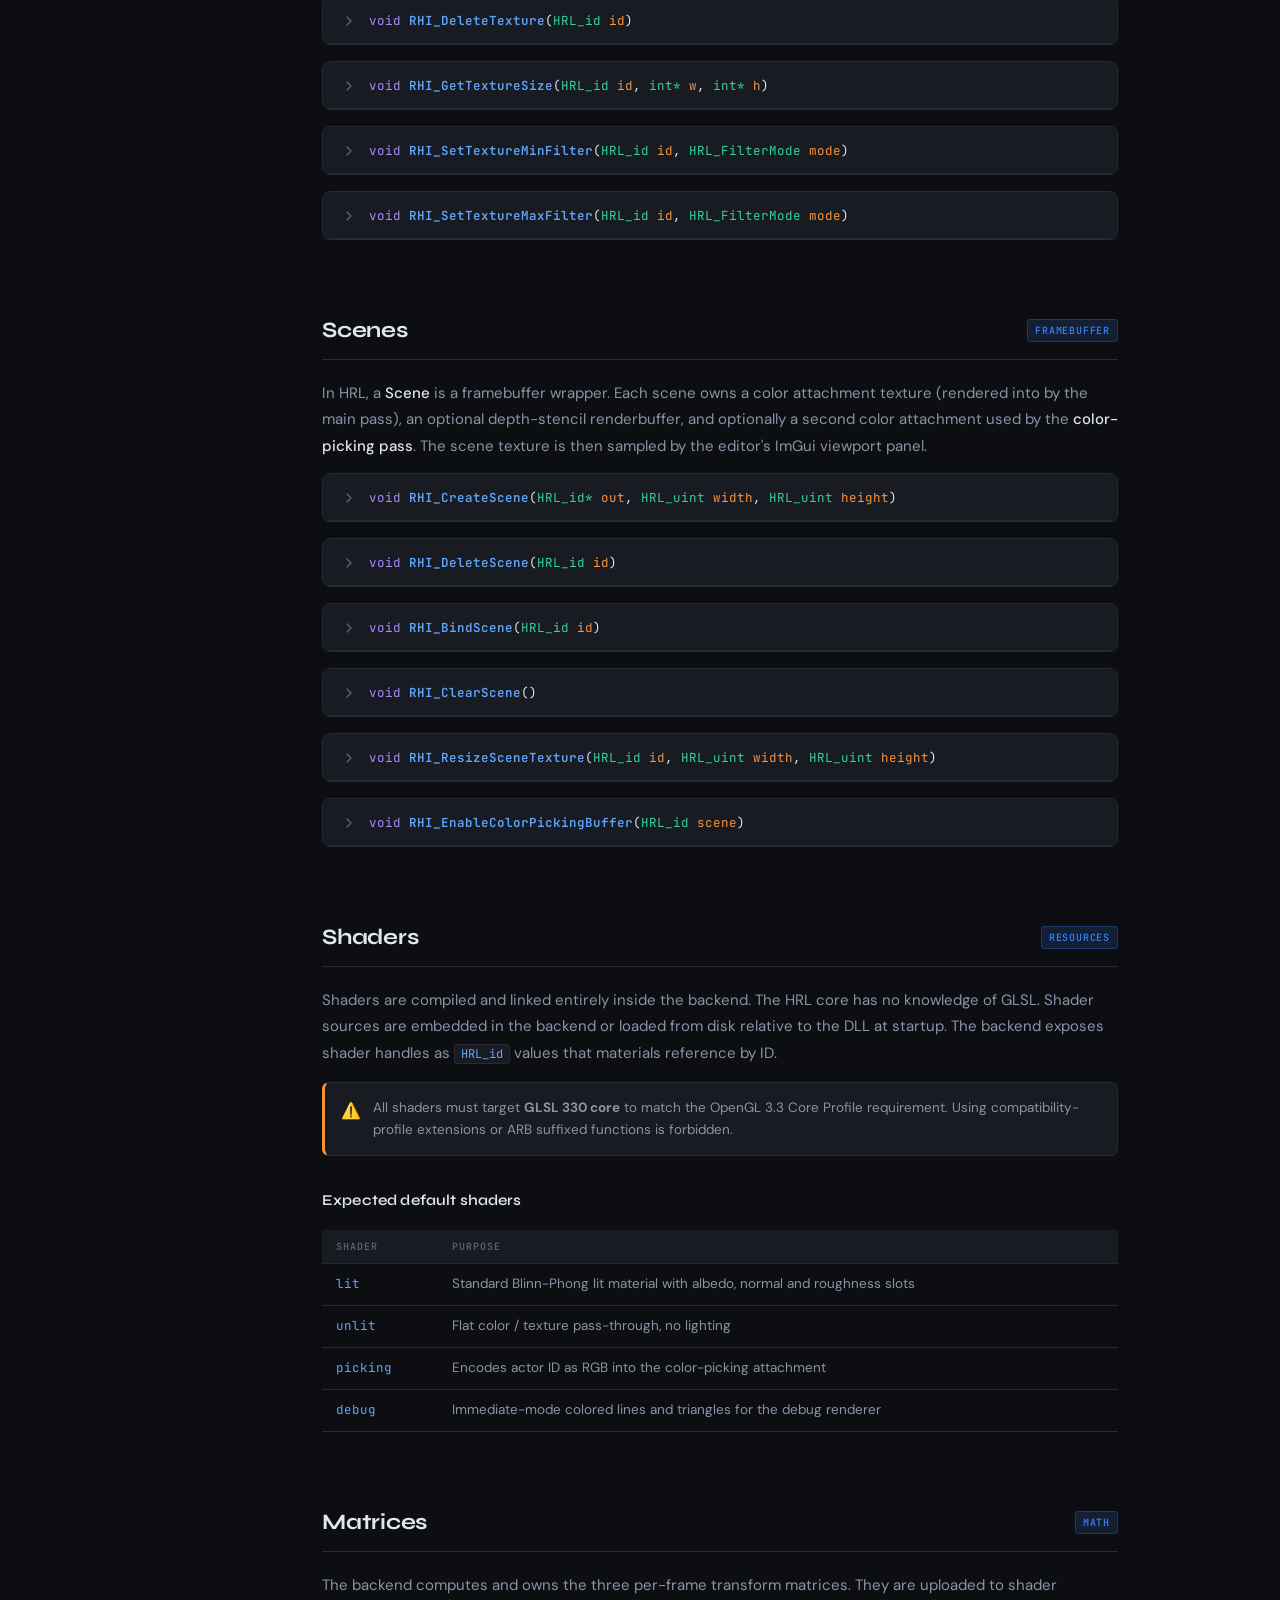
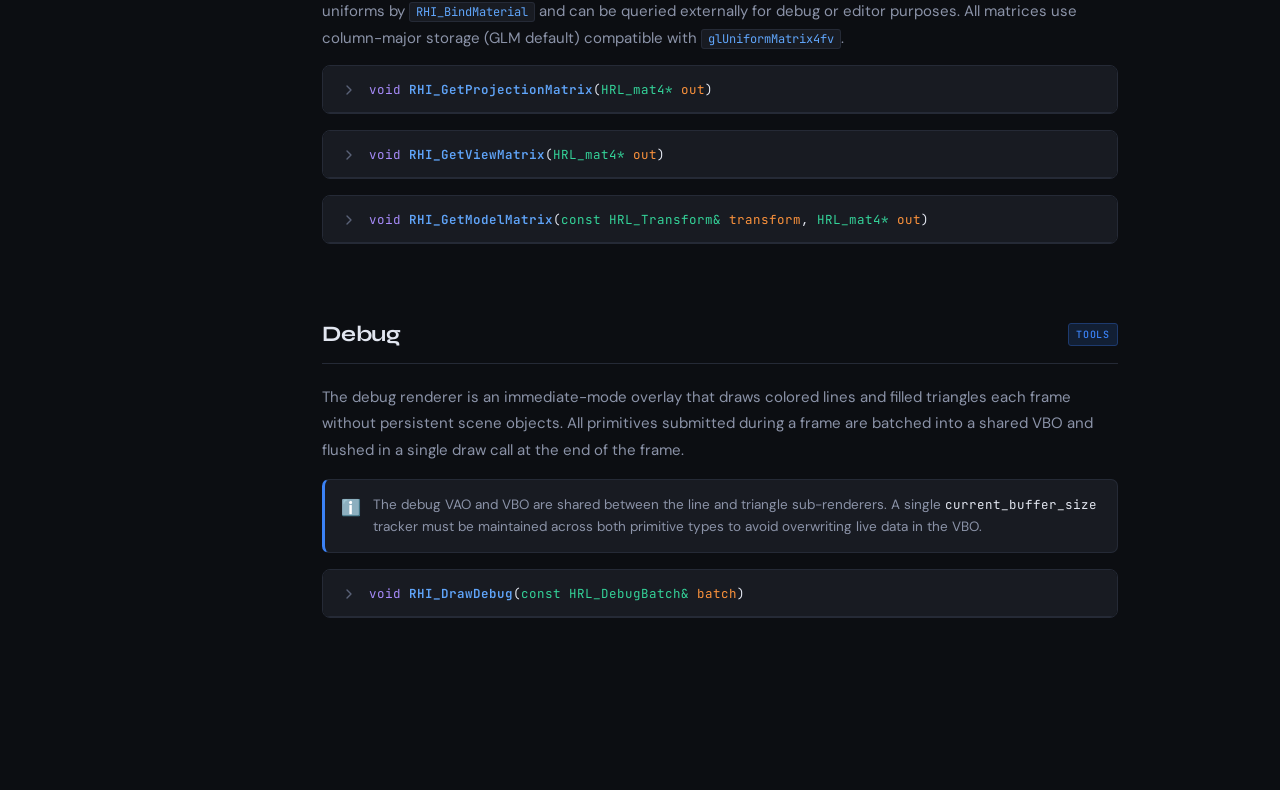
==== commit b1dd16ca: "Contributor portal documentation" ====
--- a/docs/contributor_portal.html
+++ b/docs/contributor_portal.html
@@ -24,12 +24,12 @@
   </a>
 </header>
 
-
 <div class="layout">
 
 <nav class="sidebar">
   <div class="sidebar-section-label">Backend</div>
   <a href="#overview">Overview</a>
+  <a href="#compile">Compile HRL</a>
   <a href="#init">Initialization</a>
   <a href="#frame">Frame Flow</a>
   <a href="#viewport">Viewport & Camera</a>
@@ -45,51 +45,186 @@
 
 <main>
 
-<!-- OVERVIEW -->
-
+<!-- ══════════════════════════════════════════
+     OVERVIEW
+══════════════════════════════════════════ -->
 <section id="overview" class="doc-section">
-  <h1>Contributor Portal</h1>
-  <p class="doc-subtitle">
-    Backend implementation guide for HRL
-  </p>
+  <h1>Contributor <span class="accent">Portal</span></h1>
+  <p class="doc-subtitle">Backend implementation guide for HRL</p>
 
   <div class="intro-callout">
-    <strong>HRL is a fully graphics‑API‑agnostic engine.</strong><br>
+    <strong>HRL is a fully graphics‑API‑agnostic rendering library.</strong><br>
     All GPU logic lives exclusively inside the backend through a strict RHI contract.
     The HRL core never includes or exposes native APIs such as OpenGL, Vulkan, DirectX or Metal.
-  </div>
-
-  <p>
-    As a backend contributor, you are expected to implement
-    <strong>every RHI function</strong>.
-    Missing or partially implemented functions result in an invalid backend.
+    The currently maintained backend targets <strong>OpenGL 3.3 Core Profile</strong>.
+  </div>
+
+  <p>
+    As a backend contributor, you are expected to implement <strong>every RHI function</strong>.
+    Missing or partially implemented functions result in an invalid backend that will either
+    crash at runtime or silently corrupt GPU state.
   </p>
 
   <div class="info-box warn">
     <span class="icon">⚠️</span>
-    The backend is responsible for most of the engine behavior:
-    resource lifetime, GPU state, pipelines, framebuffers and synchronization.
-  </div>
-</section>
-
-<!-- INIT -->
-
+    <span>The backend is solely responsible for resource lifetime, GPU state machines, pipeline
+    objects, framebuffer management and draw-call synchronization. The HRL core makes
+    no assumptions about the underlying API and will never attempt to recover from a
+    missing or broken RHI implementation.</span>
+  </div>
+
+  <h3>Architecture at a glance</h3>
+  <p>
+    HRL is compiled as a <strong>shared DLL</strong> (<code>hrl.dll</code>) and linked against
+    by both the engine (<code>engine.dll</code>) and the editor (<code>editor.exe</code>).
+    This single-DLL design ensures that GPU context, VAOs, VBOs, shader programs and
+    framebuffer state are owned by exactly one module, eliminating the duplicate-state
+    class of bugs that arises when a static library is linked into multiple translation units.
+  </p>
+
+  <table class="doc-table">
+    <thead>
+      <tr><th>Module</th><th>Role</th><th>Links against</th></tr>
+    </thead>
+    <tbody>
+      <tr><td>hrl.dll</td><td>Rendering backend — owns all GPU objects</td><td>glfw, glad, glm</td></tr>
+      <tr><td>engine.dll</td><td>Engine runtime — actors, physics, input</td><td>hrl.dll</td></tr>
+      <tr><td>editor.exe</td><td>ImGui editor shell</td><td>engine.dll, hrl.dll</td></tr>
+    </tbody>
+  </table>
+</section>
+
+<!-- ══════════════════════════════════════════
+     COMPILE HRL
+══════════════════════════════════════════ -->
+<section id="compile" class="doc-section">
+  <h2>Compile HRL <span class="section-tag">COMPILATION</span></h2>
+
+  <p>
+    HRL uses <strong>CMake</strong> as its build system and is officially supported with
+    <strong>MinGW-w64 (GCC for Windows)</strong> as the compiler toolchain.
+    Building with another compiler (MSVC, Clang, etc.) is not tested and may introduce
+    <strong>undefined behaviour</strong> due to ABI differences, non-standard pragma handling
+    and DLL export semantics that the build is specifically tuned for.
+  </p>
+
+  <div class="info-box warn">
+    <span class="icon">⚠️</span>
+    <span>Compiling HRL with a toolchain other than MinGW-w64 is <strong>unsupported</strong>.
+    Subtle UB, ODR violations and GPU state corruption may occur silently at runtime.
+    In particular, mixing MSVC-compiled and MinGW-compiled translation units across DLL
+    boundaries is undefined behaviour in C++.</span>
+  </div>
+
+  <h3>1 — Install MinGW-w64</h3>
+  <p>
+    The recommended distribution is <strong>WinLibs</strong>, which ships a clean, standalone
+    MinGW-w64 bundle with no installer side effects.
+  </p>
+
+  <table class="doc-table">
+    <thead><tr><th>Step</th><th>Action</th></tr></thead>
+    <tbody>
+      <tr>
+        <td>Download</td>
+        <td>Go to <code>winlibs.com</code> and download the latest <strong>UCRT, POSIX</strong>
+        release (choose the <code>x86_64</code> zip).</td>
+      </tr>
+      <tr>
+        <td>Extract</td>
+        <td>Extract the archive to a stable path, e.g. <code>C:\mingw64</code>.
+        Avoid paths with spaces.</td>
+      </tr>
+      <tr>
+        <td>PATH</td>
+        <td>Add <code>C:\mingw64\bin</code> to your system <code>PATH</code> via
+        <em>System Properties → Environment Variables → Path → Edit</em>.</td>
+      </tr>
+      <tr>
+        <td>Verify</td>
+        <td>Open a new terminal and run <code>gcc --version</code>.
+        You should see a GCC 13+ line referencing <em>MinGW-w64</em>.</td>
+      </tr>
+    </tbody>
+  </table>
+
+  <h3>2 — Install CMake</h3>
+  <p>
+    Download the latest <strong>CMake</strong> Windows installer from
+    <code>cmake.org/download</code>. During installation, select
+    <em>"Add CMake to the system PATH for all users"</em>.
+    Verify with <code>cmake --version</code> (3.22+ required).
+  </p>
+
+  <h3>3 — Generate the CMake project</h3>
+  <p>
+    Before compiling for the first time — or after modifying any <code>CMakeLists.txt</code> —
+    run the generation script from the <strong>root of the project</strong>:
+  </p>
+  <pre><code><span class="cm"># Run once before your first build, and after any CMakeLists change</span>
+generate-cmake-project.bat</code></pre>
+
+  <div class="info-box note">
+    <span class="icon">ℹ️</span>
+    <span>This script invokes CMake with the correct <code>MinGW Makefiles</code> generator
+    and writes the build tree into the <code>build/</code> directory. You do <strong>not</strong>
+    need to re-run it on every compilation — only when the CMake configuration changes.</span>
+  </div>
+
+  <h3>4 — Build</h3>
+  <p>Once the project has been generated, compile from the <strong>root of the project</strong>:</p>
+  <pre><code>build.bat</code></pre>
+
+  <p>
+    This invokes <code>cmake --build</code> on the pre-generated tree.
+    Output binaries (<code>hrl.dll</code>, import libraries and test executables)
+    are placed in <code>build/bin/</code>.
+  </p>
+
+  <div class="info-box tip">
+    <span class="icon">✅</span>
+    <span>A clean full build workflow always follows the same order:
+    <code>generate-cmake-project.bat</code> → <code>build.bat</code>.
+    For incremental builds, <code>build.bat</code> alone is sufficient.</span>
+  </div>
+</section>
+
+<!-- ══════════════════════════════════════════
+     INIT
+══════════════════════════════════════════ -->
 <section id="init" class="doc-section">
   <h2>Initialization <span class="section-tag">RHI</span></h2>
 
-  <div class="fn-card">
-    <div class="fn-card-header" onclick="toggle(this)">
-      <svg class="chevron" viewBox="0 0 24 24"><polyline points="9 18 15 12 9 6"/></svg>
+  <p>
+    The three initialization functions must be called in strict order during engine startup.
+    They set up the graphics API loader, allocate GPU-side resources that depend on the
+    swapchain dimensions, and register the global backend state used by all subsequent RHI calls.
+  </p>
+
+  <div class="fn-card">
+    <div class="fn-card-header" onclick="toggle(this)">
+      <svg class="chevron" viewBox="0 0 24 24" fill="none" stroke="currentColor" stroke-width="2" stroke-linecap="round" stroke-linejoin="round"><polyline points="9 18 15 12 9 6"/></svg>
       <div class="fn-sig"><span class="ret">void</span> <span class="name">RHI_Init</span>()</div>
     </div>
     <div class="fn-card-body">
-      <p>Initializes global backend state and loads the graphics API.</p>
-    </div>
-  </div>
-
-  <div class="fn-card">
-    <div class="fn-card-header" onclick="toggle(this)">
-      <svg class="chevron" viewBox="0 0 24 24"><polyline points="9 18 15 12 9 6"/></svg>
+      <p>
+        Initializes global backend state and loads the graphics API. This is the very first
+        RHI call made by the engine. At this stage, no window or GPU context exists yet —
+        the function only prepares internal tables, default values and any pre-context state
+        the backend requires (e.g. function-pointer stubs, debug layer toggles).
+      </p>
+      <div class="info-box note">
+        <span class="icon">ℹ️</span>
+        <span>Do <strong>not</strong> issue any OpenGL calls inside <code>RHI_Init</code>.
+        The context is not yet current. GPU resource allocation belongs in
+        <code>RHI_InitContext</code>.</span>
+      </div>
+    </div>
+  </div>
+
+  <div class="fn-card">
+    <div class="fn-card-header" onclick="toggle(this)">
+      <svg class="chevron" viewBox="0 0 24 24" fill="none" stroke="currentColor" stroke-width="2" stroke-linecap="round" stroke-linejoin="round"><polyline points="9 18 15 12 9 6"/></svg>
       <div class="fn-sig">
         <span class="ret">void</span> <span class="name">RHI_InitContext</span>(
         <span class="param-type">HRL_uint</span> <span class="param-name">width</span>,
@@ -98,55 +233,111 @@
       </div>
     </div>
     <div class="fn-card-body">
-      <p>Initializes the rendering context and swapchain‑dependent resources.</p>
-    </div>
-  </div>
-
-  <div class="fn-card">
-    <div class="fn-card-header" onclick="toggle(this)">
-      <svg class="chevron" viewBox="0 0 24 24"><polyline points="9 18 15 12 9 6"/></svg>
+      <p>
+        Initializes the rendering context and all swapchain-dependent resources. Called
+        immediately after the platform window and its OpenGL context have been created by GLFW.
+        This is where the backend should load API function pointers via the provided
+        <code>loader</code> (e.g. <code>glfwGetProcAddress</code>), compile default shader
+        programs, create shared VAOs/VBOs for the debug renderer, allocate the color-picking
+        framebuffer, and set the initial viewport.
+      </p>
+      <table class="param-table">
+        <thead><tr><th>Parameter</th><th>Type</th><th>Description</th></tr></thead>
+        <tbody>
+          <tr><td>width</td><td>HRL_uint</td><td>Initial framebuffer width in pixels</td></tr>
+          <tr><td>height</td><td>HRL_uint</td><td>Initial framebuffer height in pixels</td></tr>
+          <tr><td>loader</td><td>void*</td><td>Platform proc-address loader (cast from <code>GLADloadproc</code>)</td></tr>
+        </tbody>
+      </table>
+    </div>
+  </div>
+
+  <div class="fn-card">
+    <div class="fn-card-header" onclick="toggle(this)">
+      <svg class="chevron" viewBox="0 0 24 24" fill="none" stroke="currentColor" stroke-width="2" stroke-linecap="round" stroke-linejoin="round"><polyline points="9 18 15 12 9 6"/></svg>
       <div class="fn-sig"><span class="ret">void</span> <span class="name">RHI_Shutdown</span>()</div>
     </div>
     <div class="fn-card-body">
-      <p>Releases all backend resources and shuts down the graphics API.</p>
-    </div>
-  </div>
-</section>
-
-<!-- FRAME -->
-
+      <p>
+        Releases all backend-owned GPU objects and shuts down the graphics API. Must be
+        called before the GLFW window is destroyed. This includes deleting every shader
+        program, VAO, VBO, texture, and framebuffer created during the lifetime of the
+        backend. Failure to release resources before context destruction results in
+        driver-side leaks and may cause crashes on subsequent launches in debug drivers.
+      </p>
+    </div>
+  </div>
+</section>
+
+<!-- ══════════════════════════════════════════
+     FRAME FLOW
+══════════════════════════════════════════ -->
 <section id="frame" class="doc-section">
   <h2>Frame Flow <span class="section-tag">Frame</span></h2>
 
-  <div class="fn-card">
-    <div class="fn-card-header" onclick="toggle(this)">
-      <svg class="chevron" viewBox="0 0 24 24"><polyline points="9 18 15 12 9 6"/></svg>
+  <p>
+    HRL follows a deterministic per-frame order. The backend must correctly implement
+    the two frame-boundary functions so the engine can safely issue draw calls between them.
+    The expected call sequence per frame is:
+  </p>
+
+  <pre><code><span class="cm">// Engine-side frame loop (simplified)</span>
+<span class="fn">RHI_BeginFrame</span>();
+<span class="fn">RHI_BindViewport</span>(&amp;viewport);
+<span class="fn">RHI_ComputeFrameMatrices</span>();
+<span class="fn">RHI_UpdateLights</span>(lights);
+<span class="cm">// ... scene draw calls ...</span>
+<span class="fn">RHI_DrawDebug</span>(...);
+<span class="fn">RHI_ResetFramebuffer</span>();
+<span class="cm">// ImGui render pass follows</span></code></pre>
+
+  <div class="fn-card">
+    <div class="fn-card-header" onclick="toggle(this)">
+      <svg class="chevron" viewBox="0 0 24 24" fill="none" stroke="currentColor" stroke-width="2" stroke-linecap="round" stroke-linejoin="round"><polyline points="9 18 15 12 9 6"/></svg>
       <div class="fn-sig"><span class="ret">void</span> <span class="name">RHI_BeginFrame</span>()</div>
     </div>
     <div class="fn-card-body">
-      <p>Marks the beginning of a new GPU frame.</p>
-    </div>
-  </div>
-
-  <div class="fn-card">
-    <div class="fn-card-header" onclick="toggle(this)">
-      <svg class="chevron" viewBox="0 0 24 24"><polyline points="9 18 15 12 9 6"/></svg>
+      <p>
+        Marks the beginning of a new GPU frame. The backend should clear per-frame
+        counters (draw calls, triangle count), reset any transient state from the
+        previous frame, and prepare the debug renderer's CPU-side primitive buffers
+        for re-filling. Does <strong>not</strong> clear the framebuffer — scene clearing
+        is the responsibility of <code>RHI_ClearScene</code>.
+      </p>
+    </div>
+  </div>
+
+  <div class="fn-card">
+    <div class="fn-card-header" onclick="toggle(this)">
+      <svg class="chevron" viewBox="0 0 24 24" fill="none" stroke="currentColor" stroke-width="2" stroke-linecap="round" stroke-linejoin="round"><polyline points="9 18 15 12 9 6"/></svg>
       <div class="fn-sig"><span class="ret">void</span> <span class="name">RHI_ResetFramebuffer</span>()</div>
     </div>
     <div class="fn-card-body">
-      <p>Resets framebuffer bindings to a known default state.</p>
-    </div>
-  </div>
-</section>
-
-<!-- VIEWPORT -->
-
+      <p>
+        Resets framebuffer bindings to the default backbuffer (<code>GL_FRAMEBUFFER</code>
+        target 0). Must be called after all scene passes and before the ImGui render pass,
+        which expects to draw directly to the default framebuffer. Failure to call this
+        will cause ImGui to render into the scene FBO instead of the screen.
+      </p>
+    </div>
+  </div>
+</section>
+
+<!-- ══════════════════════════════════════════
+     VIEWPORT & CAMERA
+══════════════════════════════════════════ -->
 <section id="viewport" class="doc-section">
   <h2>Viewport & Camera <span class="section-tag">View</span></h2>
 
-  <div class="fn-card">
-    <div class="fn-card-header" onclick="toggle(this)">
-      <svg class="chevron" viewBox="0 0 24 24"><polyline points="9 18 15 12 9 6"/></svg>
+  <p>
+    Viewport binding and matrix computation are separated so the backend can cache
+    camera-derived matrices for the full duration of a frame without recomputing them
+    per draw call.
+  </p>
+
+  <div class="fn-card">
+    <div class="fn-card-header" onclick="toggle(this)">
+      <svg class="chevron" viewBox="0 0 24 24" fill="none" stroke="currentColor" stroke-width="2" stroke-linecap="round" stroke-linejoin="round"><polyline points="9 18 15 12 9 6"/></svg>
       <div class="fn-sig">
         <span class="ret">void</span> <span class="name">RHI_BindViewport</span>(
         <span class="param-type">HRL_Viewport*</span> <span class="param-name">viewport</span>)
@@ -154,81 +345,138 @@
     </div>
     <div class="fn-card-body">
       <p>
-        Binds the active viewport and camera.
-        Must be called before any draw calls.
-      </p>
-    </div>
-  </div>
-
-  <div class="fn-card">
-    <div class="fn-card-header" onclick="toggle(this)">
-      <svg class="chevron" viewBox="0 0 24 24"><polyline points="9 18 15 12 9 6"/></svg>
+        Stores a pointer to the active viewport descriptor and calls
+        <code>glViewport</code> with its dimensions. The viewport struct carries the
+        attached camera's position, orientation, field of view and near/far clip planes.
+        Must be called at least once per frame before any draw calls are issued.
+        Calling it mid-frame is valid and switches the active camera for subsequent draws.
+      </p>
+      <table class="param-table">
+        <thead><tr><th>Parameter</th><th>Type</th><th>Description</th></tr></thead>
+        <tbody>
+          <tr><td>viewport</td><td>HRL_Viewport*</td><td>Non-null pointer to a valid viewport descriptor. Lifetime must exceed the frame.</td></tr>
+        </tbody>
+      </table>
+    </div>
+  </div>
+
+  <div class="fn-card">
+    <div class="fn-card-header" onclick="toggle(this)">
+      <svg class="chevron" viewBox="0 0 24 24" fill="none" stroke="currentColor" stroke-width="2" stroke-linecap="round" stroke-linejoin="round"><polyline points="9 18 15 12 9 6"/></svg>
       <div class="fn-sig"><span class="ret">void</span> <span class="name">RHI_ComputeFrameMatrices</span>()</div>
     </div>
     <div class="fn-card-body">
-      <p>Computes per‑frame camera and projection matrices.</p>
-    </div>
-  </div>
-</section>
-
-<!-- MATERIALS & DRAW -->
-
+      <p>
+        Computes and caches the view and projection matrices from the currently bound
+        viewport. The resulting matrices are stored internally and exposed via
+        <code>RHI_GetViewMatrix</code> / <code>RHI_GetProjectionMatrix</code>.
+        Must be called after <code>RHI_BindViewport</code> and before the first
+        <code>RHI_BindMaterial</code> of the frame, as materials consume these matrices
+        when uploading shader uniforms.
+      </p>
+    </div>
+  </div>
+</section>
+
+<!-- ══════════════════════════════════════════
+     MATERIALS & DRAW
+══════════════════════════════════════════ -->
 <section id="materials" class="doc-section">
   <h2>Materials & Draw <span class="section-tag">Draw</span></h2>
 
-  <div class="fn-card">
-    <div class="fn-card-header" onclick="toggle(this)">
-      <svg class="chevron" viewBox="0 0 24 24"><polyline points="9 18 15 12 9 6"/></svg>
+  <p>
+    The draw pipeline is split into two steps: binding a material (shaders + textures + GPU state)
+    and submitting a mesh. This separation allows the engine to batch multiple meshes that share
+    the same material without redundant state changes.
+  </p>
+
+  <div class="fn-card">
+    <div class="fn-card-header" onclick="toggle(this)">
+      <svg class="chevron" viewBox="0 0 24 24" fill="none" stroke="currentColor" stroke-width="2" stroke-linecap="round" stroke-linejoin="round"><polyline points="9 18 15 12 9 6"/></svg>
       <div class="fn-sig">
         <span class="ret">void</span> <span class="name">RHI_BindMaterial</span>(
         <span class="param-type">HRL_Material*</span> <span class="param-name">material</span>)
       </div>
     </div>
     <div class="fn-card-body">
-      <p>Binds shaders, textures and GPU states for the material.</p>
-    </div>
-  </div>
-
-  <div class="fn-card">
-    <div class="fn-card-header" onclick="toggle(this)">
-      <svg class="chevron" viewBox="0 0 24 24"><polyline points="9 18 15 12 9 6"/></svg>
+      <p>
+        Activates a material for subsequent draw calls. The backend must bind the material's
+        shader program, upload per-material uniforms (model matrix, light array, camera
+        position), and bind all textures declared in the material's
+        <code>textureParams_</code> map to their respective texture units. Texture slots
+        must be iterated with deterministic ordering — use an <code>ordered_map</code> or
+        explicit slot indices to avoid binding order non-determinism.
+      </p>
+      <div class="info-box warn">
+        <span class="icon">⚠️</span>
+        <span>Never use <code>operator[]</code> on the internal texture map during binding.
+        It silently inserts a default-constructed entry for missing keys, which leaves a
+        texture slot unbound and produces rendering artifacts.</span>
+      </div>
+      <p>
+        For each texture channel (albedo, normal, roughness, …), fall back to the
+        channel's registered fallback texture if the material does not declare that slot.
+        Fallback textures must be created during <code>RHI_InitContext</code>.
+      </p>
+    </div>
+  </div>
+
+  <div class="fn-card">
+    <div class="fn-card-header" onclick="toggle(this)">
+      <svg class="chevron" viewBox="0 0 24 24" fill="none" stroke="currentColor" stroke-width="2" stroke-linecap="round" stroke-linejoin="round"><polyline points="9 18 15 12 9 6"/></svg>
       <div class="fn-sig">
         <span class="ret">void</span> <span class="name">RHI_DrawMesh</span>(
         <span class="param-type">HRL_Mesh*</span> <span class="param-name">mesh</span>)
       </div>
     </div>
     <div class="fn-card-body">
-      <p>Issues the actual GPU draw call.</p>
-    </div>
-  </div>
-</section>
-
-<!-- LIGHTS -->
-
+      <p>
+        Binds the mesh's VAO and issues the GPU draw call. The mesh is expected to carry
+        a pre-uploaded VBO and EBO with positions, normals, UVs and tangents interleaved.
+        The backend uploads the per-object model matrix uniform before issuing
+        <code>glDrawElements</code>. A material must have been bound via
+        <code>RHI_BindMaterial</code> before calling this function.
+      </p>
+    </div>
+  </div>
+</section>
+
+<!-- ══════════════════════════════════════════
+     LIGHTS
+══════════════════════════════════════════ -->
 <section id="lights" class="doc-section">
   <h2>Lights <span class="section-tag">Lighting</span></h2>
 
   <div class="fn-card">
     <div class="fn-card-header" onclick="toggle(this)">
-      <svg class="chevron" viewBox="0 0 24 24"><polyline points="9 18 15 12 9 6"/></svg>
+      <svg class="chevron" viewBox="0 0 24 24" fill="none" stroke="currentColor" stroke-width="2" stroke-linecap="round" stroke-linejoin="round"><polyline points="9 18 15 12 9 6"/></svg>
       <div class="fn-sig">
-        <span class="ret">void</span> <span class="name">RHI_UpdateLights</span>(lights)
-      </div>
-    </div>
-    <div class="fn-card-body">
-      <p>Uploads and updates light data for the current frame.</p>
-    </div>
-  </div>
-</section>
-
-<!-- WINDOW -->
-
+        <span class="ret">void</span> <span class="name">RHI_UpdateLights</span>(<span class="param-type">HRL_LightArray</span> <span class="param-name">lights</span>)
+      </div>
+    </div>
+    <div class="fn-card-body">
+      <p>
+        Uploads the scene's light data to the backend's internal light buffer for the
+        current frame. This data is then consumed by <code>RHI_BindMaterial</code> when
+        uploading lighting uniforms to each shader. Must be called once per frame before
+        any draw calls. Light components must be initialized to <code>HRL_INVALID_ID</code>
+        and must guard against issuing RHI callbacks before their <code>Init()</code>
+        has completed — calling <code>RHI_UpdateLights</code> with a partially constructed
+        light entry results in undefined uniform data.
+      </p>
+    </div>
+  </div>
+</section>
+
+<!-- ══════════════════════════════════════════
+     WINDOW
+══════════════════════════════════════════ -->
 <section id="window" class="doc-section">
   <h2>Window <span class="section-tag">Platform</span></h2>
 
   <div class="fn-card">
     <div class="fn-card-header" onclick="toggle(this)">
-      <svg class="chevron" viewBox="0 0 24 24"><polyline points="9 18 15 12 9 6"/></svg>
+      <svg class="chevron" viewBox="0 0 24 24" fill="none" stroke="currentColor" stroke-width="2" stroke-linecap="round" stroke-linejoin="round"><polyline points="9 18 15 12 9 6"/></svg>
       <div class="fn-sig">
         <span class="ret">void</span> <span class="name">RHI_WindowResizeCallback</span>(
         <span class="param-type">int</span> <span class="param-name">width</span>,
@@ -236,116 +484,363 @@
       </div>
     </div>
     <div class="fn-card-body">
-      <p>Handles swapchain or framebuffer resize.</p>
-    </div>
-  </div>
-</section>
-
-<!-- TEXTURES -->
-
+      <p>
+        Handles a framebuffer resize event forwarded from the GLFW resize callback.
+        The backend must call <code>glViewport(0, 0, width, height)</code>, resize all
+        scene framebuffer texture attachments via <code>RHI_ResizeSceneTexture</code>,
+        and recompute projection matrices on the next call to
+        <code>RHI_ComputeFrameMatrices</code>. The color-picking framebuffer must also
+        be resized to match the new dimensions.
+      </p>
+      <table class="param-table">
+        <thead><tr><th>Parameter</th><th>Type</th><th>Description</th></tr></thead>
+        <tbody>
+          <tr><td>width</td><td>int</td><td>New framebuffer width in pixels (may be 0 on minimize)</td></tr>
+          <tr><td>height</td><td>int</td><td>New framebuffer height in pixels (may be 0 on minimize)</td></tr>
+        </tbody>
+      </table>
+      <div class="info-box note">
+        <span class="icon">ℹ️</span>
+        <span>Guard against zero dimensions. When the window is minimized, width and height
+        may both be 0. Skip all resize operations in this case to avoid framebuffer
+        completeness errors.</span>
+      </div>
+    </div>
+  </div>
+</section>
+
+<!-- ══════════════════════════════════════════
+     TEXTURES
+══════════════════════════════════════════ -->
 <section id="textures" class="doc-section">
   <h2>Textures <span class="section-tag">Resources</span></h2>
 
-  <div class="fn-card"><div class="fn-card-header" onclick="toggle(this)">
-    <svg class="chevron" viewBox="0 0 24 24"><polyline points="9 18 15 12 9 6"/></svg>
-    <div class="fn-sig"><span class="ret">HRL_id</span> <span class="name">RHI_CreateTexture</span>(...)</div>
-  </div><div class="fn-card-body"></div></div>
-
-  <div class="fn-card"><div class="fn-card-header" onclick="toggle(this)">
-    <svg class="chevron" viewBox="0 0 24 24"><polyline points="9 18 15 12 9 6"/></svg>
-    <div class="fn-sig"><span class="ret">HRL_id</span> <span class="name">RHI_CreateTextureFromBitmap</span>(...)</div>
-  </div><div class="fn-card-body"></div></div>
-
-  <div class="fn-card"><div class="fn-card-header" onclick="toggle(this)">
-    <svg class="chevron" viewBox="0 0 24 24"><polyline points="9 18 15 12 9 6"/></svg>
-    <div class="fn-sig"><span class="ret">void</span> <span class="name">RHI_DeleteTexture</span>(id)</div>
-  </div><div class="fn-card-body"></div></div>
-
-  <div class="fn-card"><div class="fn-card-header" onclick="toggle(this)">
-    <svg class="chevron" viewBox="0 0 24 24"><polyline points="9 18 15 12 9 6"/></svg>
-    <div class="fn-sig"><span class="ret">void</span> <span class="name">RHI_GetTextureSize</span>(...)</div>
-  </div><div class="fn-card-body"></div></div>
-
-  <div class="fn-card"><div class="fn-card-header" onclick="toggle(this)">
-    <svg class="chevron" viewBox="0 0 24 24"><polyline points="9 18 15 12 9 6"/></svg>
-    <div class="fn-sig"><span class="ret">void</span> <span class="name">RHI_SetTextureMinFilter</span>(...)</div>
-  </div><div class="fn-card-body"></div></div>
-
-  <div class="fn-card"><div class="fn-card-header" onclick="toggle(this)">
-    <svg class="chevron" viewBox="0 0 24 24"><polyline points="9 18 15 12 9 6"/></svg>
-    <div class="fn-sig"><span class="ret">void</span> <span class="name">RHI_SetTextureMaxFilter</span>(...)</div>
-  </div><div class="fn-card-body"></div></div>
-</section>
-
-<!-- SCENES -->
-
+  <p>
+    All texture objects are owned by the backend and referenced externally via opaque
+    <code>HRL_id</code> handles. The caller never holds a raw pointer to GPU resources.
+    Every texture created with <code>RHI_CreateTexture</code> or
+    <code>RHI_CreateTextureFromBitmap</code> must eventually be freed with
+    <code>RHI_DeleteTexture</code>.
+  </p>
+
+  <div class="fn-card">
+    <div class="fn-card-header" onclick="toggle(this)">
+      <svg class="chevron" viewBox="0 0 24 24" fill="none" stroke="currentColor" stroke-width="2" stroke-linecap="round" stroke-linejoin="round"><polyline points="9 18 15 12 9 6"/></svg>
+      <div class="fn-sig"><span class="ret">HRL_id</span> <span class="name">RHI_CreateTexture</span>(<span class="param-type">const char*</span> <span class="param-name">path</span>, ...)</div>
+    </div>
+    <div class="fn-card-body">
+      <p>
+        Loads an image file from disk, uploads it to the GPU, and returns an opaque
+        <code>HRL_id</code> handle. The backend is responsible for flipping the image
+        vertically on load (OpenGL UV origin is bottom-left), generating mipmaps, and
+        applying the default min/mag filters. Returns <code>HRL_INVALID_ID</code> on failure.
+      </p>
+    </div>
+  </div>
+
+  <div class="fn-card">
+    <div class="fn-card-header" onclick="toggle(this)">
+      <svg class="chevron" viewBox="0 0 24 24" fill="none" stroke="currentColor" stroke-width="2" stroke-linecap="round" stroke-linejoin="round"><polyline points="9 18 15 12 9 6"/></svg>
+      <div class="fn-sig"><span class="ret">HRL_id</span> <span class="name">RHI_CreateTextureFromBitmap</span>(<span class="param-type">unsigned char*</span> <span class="param-name">data</span>, <span class="param-type">int</span> <span class="param-name">w</span>, <span class="param-type">int</span> <span class="param-name">h</span>, <span class="param-type">int</span> <span class="param-name">channels</span>)</div>
+    </div>
+    <div class="fn-card-body">
+      <p>
+        Creates a texture directly from a raw pixel buffer in CPU memory. Used for
+        procedural textures, fallback textures created at startup, and ImGui font atlases.
+        The backend does not take ownership of <code>data</code> — the caller may free
+        the buffer immediately after this call returns.
+      </p>
+    </div>
+  </div>
+
+  <div class="fn-card">
+    <div class="fn-card-header" onclick="toggle(this)">
+      <svg class="chevron" viewBox="0 0 24 24" fill="none" stroke="currentColor" stroke-width="2" stroke-linecap="round" stroke-linejoin="round"><polyline points="9 18 15 12 9 6"/></svg>
+      <div class="fn-sig"><span class="ret">void</span> <span class="name">RHI_DeleteTexture</span>(<span class="param-type">HRL_id</span> <span class="param-name">id</span>)</div>
+    </div>
+    <div class="fn-card-body">
+      <p>
+        Frees the GPU texture object associated with <code>id</code> and removes it from
+        the backend's internal registry. Passing <code>HRL_INVALID_ID</code> is a no-op.
+        Passing a handle that was already deleted is undefined behaviour.
+      </p>
+    </div>
+  </div>
+
+  <div class="fn-card">
+    <div class="fn-card-header" onclick="toggle(this)">
+      <svg class="chevron" viewBox="0 0 24 24" fill="none" stroke="currentColor" stroke-width="2" stroke-linecap="round" stroke-linejoin="round"><polyline points="9 18 15 12 9 6"/></svg>
+      <div class="fn-sig"><span class="ret">void</span> <span class="name">RHI_GetTextureSize</span>(<span class="param-type">HRL_id</span> <span class="param-name">id</span>, <span class="param-type">int*</span> <span class="param-name">w</span>, <span class="param-type">int*</span> <span class="param-name">h</span>)</div>
+    </div>
+    <div class="fn-card-body">
+      <p>Returns the pixel dimensions of the texture. The backend should cache these at
+      creation time rather than querying the GPU.</p>
+    </div>
+  </div>
+
+  <div class="fn-card">
+    <div class="fn-card-header" onclick="toggle(this)">
+      <svg class="chevron" viewBox="0 0 24 24" fill="none" stroke="currentColor" stroke-width="2" stroke-linecap="round" stroke-linejoin="round"><polyline points="9 18 15 12 9 6"/></svg>
+      <div class="fn-sig"><span class="ret">void</span> <span class="name">RHI_SetTextureMinFilter</span>(<span class="param-type">HRL_id</span> <span class="param-name">id</span>, <span class="param-type">HRL_FilterMode</span> <span class="param-name">mode</span>)</div>
+    </div>
+    <div class="fn-card-body">
+      <p>Sets the minification filter (<code>GL_TEXTURE_MIN_FILTER</code>) for the given texture.
+      The texture must be bound before calling <code>glTexParameteri</code>.</p>
+    </div>
+  </div>
+
+  <div class="fn-card">
+    <div class="fn-card-header" onclick="toggle(this)">
+      <svg class="chevron" viewBox="0 0 24 24" fill="none" stroke="currentColor" stroke-width="2" stroke-linecap="round" stroke-linejoin="round"><polyline points="9 18 15 12 9 6"/></svg>
+      <div class="fn-sig"><span class="ret">void</span> <span class="name">RHI_SetTextureMaxFilter</span>(<span class="param-type">HRL_id</span> <span class="param-name">id</span>, <span class="param-type">HRL_FilterMode</span> <span class="param-name">mode</span>)</div>
+    </div>
+    <div class="fn-card-body">
+      <p>Sets the magnification filter (<code>GL_TEXTURE_MAG_FILTER</code>) for the given texture.
+      Valid values are <code>HRL_FILTER_NEAREST</code> and <code>HRL_FILTER_LINEAR</code> —
+      mipmap modes are not valid for magnification.</p>
+    </div>
+  </div>
+</section>
+
+<!-- ══════════════════════════════════════════
+     SCENES
+══════════════════════════════════════════ -->
 <section id="scenes" class="doc-section">
   <h2>Scenes <span class="section-tag">Framebuffer</span></h2>
 
-  <div class="fn-card"><div class="fn-card-header" onclick="toggle(this)">
-    <svg class="chevron" viewBox="0 0 24 24"><polyline points="9 18 15 12 9 6"/></svg>
-    <div class="fn-sig"><span class="ret">void</span> <span class="name">RHI_CreateScene</span>(...)</div>
-  </div><div class="fn-card-body"></div></div>
-
-  <div class="fn-card"><div class="fn-card-header" onclick="toggle(this)">
-    <svg class="chevron" viewBox="0 0 24 24"><polyline points="9 18 15 12 9 6"/></svg>
-    <div class="fn-sig"><span class="ret">void</span> <span class="name">RHI_DeleteScene</span>(...)</div>
-  </div><div class="fn-card-body"></div></div>
-
-  <div class="fn-card"><div class="fn-card-header" onclick="toggle(this)">
-    <svg class="chevron" viewBox="0 0 24 24"><polyline points="9 18 15 12 9 6"/></svg>
-    <div class="fn-sig"><span class="ret">void</span> <span class="name">RHI_BindScene</span>(...)</div>
-  </div><div class="fn-card-body"></div></div>
-
-  <div class="fn-card"><div class="fn-card-header" onclick="toggle(this)">
-    <svg class="chevron" viewBox="0 0 24 24"><polyline points="9 18 15 12 9 6"/></svg>
-    <div class="fn-sig"><span class="ret">void</span> <span class="name">RHI_ClearScene</span>()</div>
-  </div><div class="fn-card-body"></div></div>
-
-  <div class="fn-card"><div class="fn-card-header" onclick="toggle(this)">
-    <svg class="chevron" viewBox="0 0 24 24"><polyline points="9 18 15 12 9 6"/></svg>
-    <div class="fn-sig"><span class="ret">void</span> <span class="name">RHI_ResizeSceneTexture</span>(...)</div>
-  </div><div class="fn-card-body"></div></div>
-
-  <div class="fn-card"><div class="fn-card-header" onclick="toggle(this)">
-    <svg class="chevron" viewBox="0 0 24 24"><polyline points="9 18 15 12 9 6"/></svg>
-    <div class="fn-sig"><span class="ret">void</span> <span class="name">RHI_EnableColorPickingBuffer</span>(...)</div>
-  </div><div class="fn-card-body"></div></div>
-</section>
-
-<!-- MATRICES -->
-
+  <p>
+    In HRL, a <strong>Scene</strong> is a framebuffer wrapper. Each scene owns a color
+    attachment texture (rendered into by the main pass), an optional depth-stencil
+    renderbuffer, and optionally a second color attachment used by the
+    <strong>color-picking pass</strong>. The scene texture is then sampled by the editor's
+    ImGui viewport panel.
+  </p>
+
+  <div class="fn-card">
+    <div class="fn-card-header" onclick="toggle(this)">
+      <svg class="chevron" viewBox="0 0 24 24" fill="none" stroke="currentColor" stroke-width="2" stroke-linecap="round" stroke-linejoin="round"><polyline points="9 18 15 12 9 6"/></svg>
+      <div class="fn-sig"><span class="ret">void</span> <span class="name">RHI_CreateScene</span>(<span class="param-type">HRL_id*</span> <span class="param-name">out</span>, <span class="param-type">HRL_uint</span> <span class="param-name">width</span>, <span class="param-type">HRL_uint</span> <span class="param-name">height</span>)</div>
+    </div>
+    <div class="fn-card-body">
+      <p>
+        Allocates a framebuffer object and its color attachment texture at the specified
+        dimensions. Writes the new scene handle into <code>*out</code>. Also creates a
+        depth-stencil renderbuffer for correct depth testing. The scene must be resizable
+        via <code>RHI_ResizeSceneTexture</code>.
+      </p>
+    </div>
+  </div>
+
+  <div class="fn-card">
+    <div class="fn-card-header" onclick="toggle(this)">
+      <svg class="chevron" viewBox="0 0 24 24" fill="none" stroke="currentColor" stroke-width="2" stroke-linecap="round" stroke-linejoin="round"><polyline points="9 18 15 12 9 6"/></svg>
+      <div class="fn-sig"><span class="ret">void</span> <span class="name">RHI_DeleteScene</span>(<span class="param-type">HRL_id</span> <span class="param-name">id</span>)</div>
+    </div>
+    <div class="fn-card-body">
+      <p>Destroys the framebuffer object, its color texture and depth renderbuffer associated
+      with <code>id</code>. If the color-picking buffer was enabled on this scene it must
+      also be freed here.</p>
+    </div>
+  </div>
+
+  <div class="fn-card">
+    <div class="fn-card-header" onclick="toggle(this)">
+      <svg class="chevron" viewBox="0 0 24 24" fill="none" stroke="currentColor" stroke-width="2" stroke-linecap="round" stroke-linejoin="round"><polyline points="9 18 15 12 9 6"/></svg>
+      <div class="fn-sig"><span class="ret">void</span> <span class="name">RHI_BindScene</span>(<span class="param-type">HRL_id</span> <span class="param-name">id</span>)</div>
+    </div>
+    <div class="fn-card-body">
+      <p>
+        Binds the scene's framebuffer as the active render target. All subsequent draw
+        calls write into the scene's color and depth attachments until
+        <code>RHI_ResetFramebuffer</code> is called.
+      </p>
+    </div>
+  </div>
+
+  <div class="fn-card">
+    <div class="fn-card-header" onclick="toggle(this)">
+      <svg class="chevron" viewBox="0 0 24 24" fill="none" stroke="currentColor" stroke-width="2" stroke-linecap="round" stroke-linejoin="round"><polyline points="9 18 15 12 9 6"/></svg>
+      <div class="fn-sig"><span class="ret">void</span> <span class="name">RHI_ClearScene</span>()</div>
+    </div>
+    <div class="fn-card-body">
+      <p>
+        Clears the currently bound scene's color and depth buffers.
+        Must be called at the start of each frame after <code>RHI_BindScene</code>.
+        If the color-picking attachment is active on the bound scene, it must also be
+        cleared here (to a sentinel value such as black — actor ID 0 is reserved as
+        "no selection").
+      </p>
+    </div>
+  </div>
+
+  <div class="fn-card">
+    <div class="fn-card-header" onclick="toggle(this)">
+      <svg class="chevron" viewBox="0 0 24 24" fill="none" stroke="currentColor" stroke-width="2" stroke-linecap="round" stroke-linejoin="round"><polyline points="9 18 15 12 9 6"/></svg>
+      <div class="fn-sig"><span class="ret">void</span> <span class="name">RHI_ResizeSceneTexture</span>(<span class="param-type">HRL_id</span> <span class="param-name">id</span>, <span class="param-type">HRL_uint</span> <span class="param-name">width</span>, <span class="param-type">HRL_uint</span> <span class="param-name">height</span>)</div>
+    </div>
+    <div class="fn-card-body">
+      <p>
+        Resizes the scene's color attachment and depth renderbuffer to the new dimensions.
+        This must re-allocate the texture storage (via <code>glTexImage2D</code> with
+        <code>NULL</code> data) and the renderbuffer storage (via
+        <code>glRenderbufferStorage</code>), then re-attach them to the FBO.
+        The framebuffer completeness must be verified after resizing.
+      </p>
+    </div>
+  </div>
+
+  <div class="fn-card">
+    <div class="fn-card-header" onclick="toggle(this)">
+      <svg class="chevron" viewBox="0 0 24 24" fill="none" stroke="currentColor" stroke-width="2" stroke-linecap="round" stroke-linejoin="round"><polyline points="9 18 15 12 9 6"/></svg>
+      <div class="fn-sig"><span class="ret">void</span> <span class="name">RHI_EnableColorPickingBuffer</span>(<span class="param-type">HRL_id</span> <span class="param-name">scene</span>)</div>
+    </div>
+    <div class="fn-card-body">
+      <p>
+        Attaches a second <code>GL_RGB</code> color attachment to the scene's FBO dedicated
+        to the editor color-picking pass. Each actor is rendered into this attachment with
+        a flat shader encoding its unique 24-bit ID as an RGB value. The editor then calls
+        <code>glReadPixels</code> at the cursor position (with a Y-axis flip, since OpenGL
+        origin is bottom-left) and decodes the ID from the returned pixel. Enable this
+        buffer only for editor-mode scenes to avoid the GPU memory cost in game mode.
+      </p>
+      <div class="info-box note">
+        <span class="icon">ℹ️</span>
+        <span>The second attachment must be declared with <code>GL_COLOR_ATTACHMENT1</code>
+        and selected via <code>glDrawBuffers</code>. Do not use <code>GL_COLOR_ATTACHMENT0</code>
+        for the picking pass or the main render output will be overwritten.</span>
+      </div>
+    </div>
+  </div>
+</section>
+
+<!-- ══════════════════════════════════════════
+     SHADERS
+══════════════════════════════════════════ -->
+<section id="shaders" class="doc-section">
+  <h2>Shaders <span class="section-tag">Resources</span></h2>
+
+  <p>
+    Shaders are compiled and linked entirely inside the backend. The HRL core has no
+    knowledge of GLSL. Shader sources are embedded in the backend or loaded from disk
+    relative to the DLL at startup. The backend exposes shader handles as
+    <code>HRL_id</code> values that materials reference by ID.
+  </p>
+
+  <div class="info-box warn">
+    <span class="icon">⚠️</span>
+    <span>All shaders must target <strong>GLSL 330 core</strong> to match the OpenGL 3.3
+    Core Profile requirement. Using compatibility-profile extensions or
+    ARB suffixed functions is forbidden.</span>
+  </div>
+
+  <h3>Expected default shaders</h3>
+  <table class="doc-table">
+    <thead><tr><th>Shader</th><th>Purpose</th></tr></thead>
+    <tbody>
+      <tr><td>lit</td><td>Standard Blinn-Phong lit material with albedo, normal and roughness slots</td></tr>
+      <tr><td>unlit</td><td>Flat color / texture pass-through, no lighting</td></tr>
+      <tr><td>picking</td><td>Encodes actor ID as RGB into the color-picking attachment</td></tr>
+      <tr><td>debug</td><td>Immediate-mode colored lines and triangles for the debug renderer</td></tr>
+    </tbody>
+  </table>
+</section>
+
+<!-- ══════════════════════════════════════════
+     MATRICES
+══════════════════════════════════════════ -->
 <section id="matrices" class="doc-section">
   <h2>Matrices <span class="section-tag">Math</span></h2>
 
-  <div class="fn-card"><div class="fn-card-header" onclick="toggle(this)">
-    <svg class="chevron" viewBox="0 0 24 24"><polyline points="9 18 15 12 9 6"/></svg>
-    <div class="fn-sig"><span class="ret">void</span> <span class="name">RHI_GetProjectionMatrix</span>(...)</div>
-  </div><div class="fn-card-body"></div></div>
-
-  <div class="fn-card"><div class="fn-card-header" onclick="toggle(this)">
-    <svg class="chevron" viewBox="0 0 24 24"><polyline points="9 18 15 12 9 6"/></svg>
-    <div class="fn-sig"><span class="ret">void</span> <span class="name">RHI_GetViewMatrix</span>(...)</div>
-  </div><div class="fn-card-body"></div></div>
-
-  <div class="fn-card"><div class="fn-card-header" onclick="toggle(this)">
-    <svg class="chevron" viewBox="0 0 24 24"><polyline points="9 18 15 12 9 6"/></svg>
-    <div class="fn-sig"><span class="ret">void</span> <span class="name">RHI_GetModelMatrix</span>(...)</div>
-  </div><div class="fn-card-body"></div></div>
-</section>
-
-<!-- DEBUG -->
-
+  <p>
+    The backend computes and owns the three per-frame transform matrices. They are
+    uploaded to shader uniforms by <code>RHI_BindMaterial</code> and can be queried
+    externally for debug or editor purposes. All matrices use column-major storage
+    (GLM default) compatible with <code>glUniformMatrix4fv</code>.
+  </p>
+
+  <div class="fn-card">
+    <div class="fn-card-header" onclick="toggle(this)">
+      <svg class="chevron" viewBox="0 0 24 24" fill="none" stroke="currentColor" stroke-width="2" stroke-linecap="round" stroke-linejoin="round"><polyline points="9 18 15 12 9 6"/></svg>
+      <div class="fn-sig"><span class="ret">void</span> <span class="name">RHI_GetProjectionMatrix</span>(<span class="param-type">HRL_mat4*</span> <span class="param-name">out</span>)</div>
+    </div>
+    <div class="fn-card-body">
+      <p>
+        Writes the current perspective projection matrix into <code>*out</code>.
+        Computed from the bound viewport's field of view, aspect ratio and clip planes
+        using <code>glm::perspective</code>. Valid only after
+        <code>RHI_ComputeFrameMatrices</code> has been called this frame.
+      </p>
+    </div>
+  </div>
+
+  <div class="fn-card">
+    <div class="fn-card-header" onclick="toggle(this)">
+      <svg class="chevron" viewBox="0 0 24 24" fill="none" stroke="currentColor" stroke-width="2" stroke-linecap="round" stroke-linejoin="round"><polyline points="9 18 15 12 9 6"/></svg>
+      <div class="fn-sig"><span class="ret">void</span> <span class="name">RHI_GetViewMatrix</span>(<span class="param-type">HRL_mat4*</span> <span class="param-name">out</span>)</div>
+    </div>
+    <div class="fn-card-body">
+      <p>
+        Writes the current view matrix into <code>*out</code>. Derived from the camera's
+        world-space position and forward vector using <code>glm::lookAt</code>.
+      </p>
+    </div>
+  </div>
+
+  <div class="fn-card">
+    <div class="fn-card-header" onclick="toggle(this)">
+      <svg class="chevron" viewBox="0 0 24 24" fill="none" stroke="currentColor" stroke-width="2" stroke-linecap="round" stroke-linejoin="round"><polyline points="9 18 15 12 9 6"/></svg>
+      <div class="fn-sig"><span class="ret">void</span> <span class="name">RHI_GetModelMatrix</span>(<span class="param-type">const HRL_Transform&amp;</span> <span class="param-name">transform</span>, <span class="param-type">HRL_mat4*</span> <span class="param-name">out</span>)</div>
+    </div>
+    <div class="fn-card-body">
+      <p>
+        Computes and writes the model matrix for the given transform (position, rotation,
+        scale) into <code>*out</code>. The backend builds the matrix as
+        <code>T * R * S</code> (translate, then rotate, then scale). Called by
+        <code>RHI_DrawMesh</code> internally before uploading the model uniform.
+      </p>
+    </div>
+  </div>
+</section>
+
+<!-- ══════════════════════════════════════════
+     DEBUG
+══════════════════════════════════════════ -->
 <section id="debug" class="doc-section">
   <h2>Debug <span class="section-tag">Tools</span></h2>
 
-  <div class="fn-card">
-    <div class="fn-card-header" onclick="toggle(this)">
-      <svg class="chevron" viewBox="0 0 24 24"><polyline points="9 18 15 12 9 6"/></svg>
-      <div class="fn-sig"><span class="ret">void</span> <span class="name">RHI_DrawDebug</span>(...)</div>
-    </div>
-    <div class="fn-card-body">
-      <p>Draws debug primitives and overlays.</p>
+  <p>
+    The debug renderer is an immediate-mode overlay that draws colored lines and filled
+    triangles each frame without persistent scene objects. 
+    All primitives submitted during a frame are batched into a shared VBO and flushed
+    in a single draw call at the end of the frame.
+  </p>
+
+  <div class="info-box note">
+    <span class="icon">ℹ️</span>
+    <span>The debug VAO and VBO are shared between the line and triangle sub-renderers.
+    A single <code>current_buffer_size</code> tracker must be maintained across both
+    primitive types to avoid overwriting live data in the VBO.</span>
+  </div>
+
+  <div class="fn-card">
+    <div class="fn-card-header" onclick="toggle(this)">
+      <svg class="chevron" viewBox="0 0 24 24" fill="none" stroke="currentColor" stroke-width="2" stroke-linecap="round" stroke-linejoin="round"><polyline points="9 18 15 12 9 6"/></svg>
+      <div class="fn-sig"><span class="ret">void</span> <span class="name">RHI_DrawDebug</span>(<span class="param-type">const HRL_DebugBatch&amp;</span> <span class="param-name">batch</span>)</div>
+    </div>
+    <div class="fn-card-body">
+      <p>
+        Uploads the frame's accumulated debug primitives to the shared VBO and issues
+        the draw call. Lines and filled triangles are drawn as separate
+        <code>GL_LINES</code> and <code>GL_TRIANGLES</code> passes using the debug
+        shader. Depth testing should be disabled for debug overlays so they are always
+        visible above scene geometry. Must be called after the main scene pass and before
+        <code>RHI_ResetFramebuffer</code>.
+      </p>
+      <p>
+        The debug batch is populated by the physics world's <code>b2DebugDraw</code>
+        callbacks each frame. The RHI implementation must not retain the batch pointer
+        beyond this call.
+      </p>
     </div>
   </div>
 </section>
@@ -360,6 +855,20 @@
   body.classList.toggle('open');
   chev.classList.toggle('open');
 }
+
+// Highlight active sidebar link on scroll
+const sections = document.querySelectorAll('section[id]');
+const links    = document.querySelectorAll('.sidebar a');
+const obs = new IntersectionObserver(entries => {
+  entries.forEach(e => {
+    if (e.isIntersecting) {
+      links.forEach(l => l.classList.remove('active'));
+      const a = document.querySelector(`.sidebar a[href="#${e.target.id}"]`);
+      if (a) a.classList.add('active');
+    }
+  });
+}, { rootMargin: '-30% 0px -60% 0px' });
+sections.forEach(s => obs.observe(s));
 </script>
 
 </body>
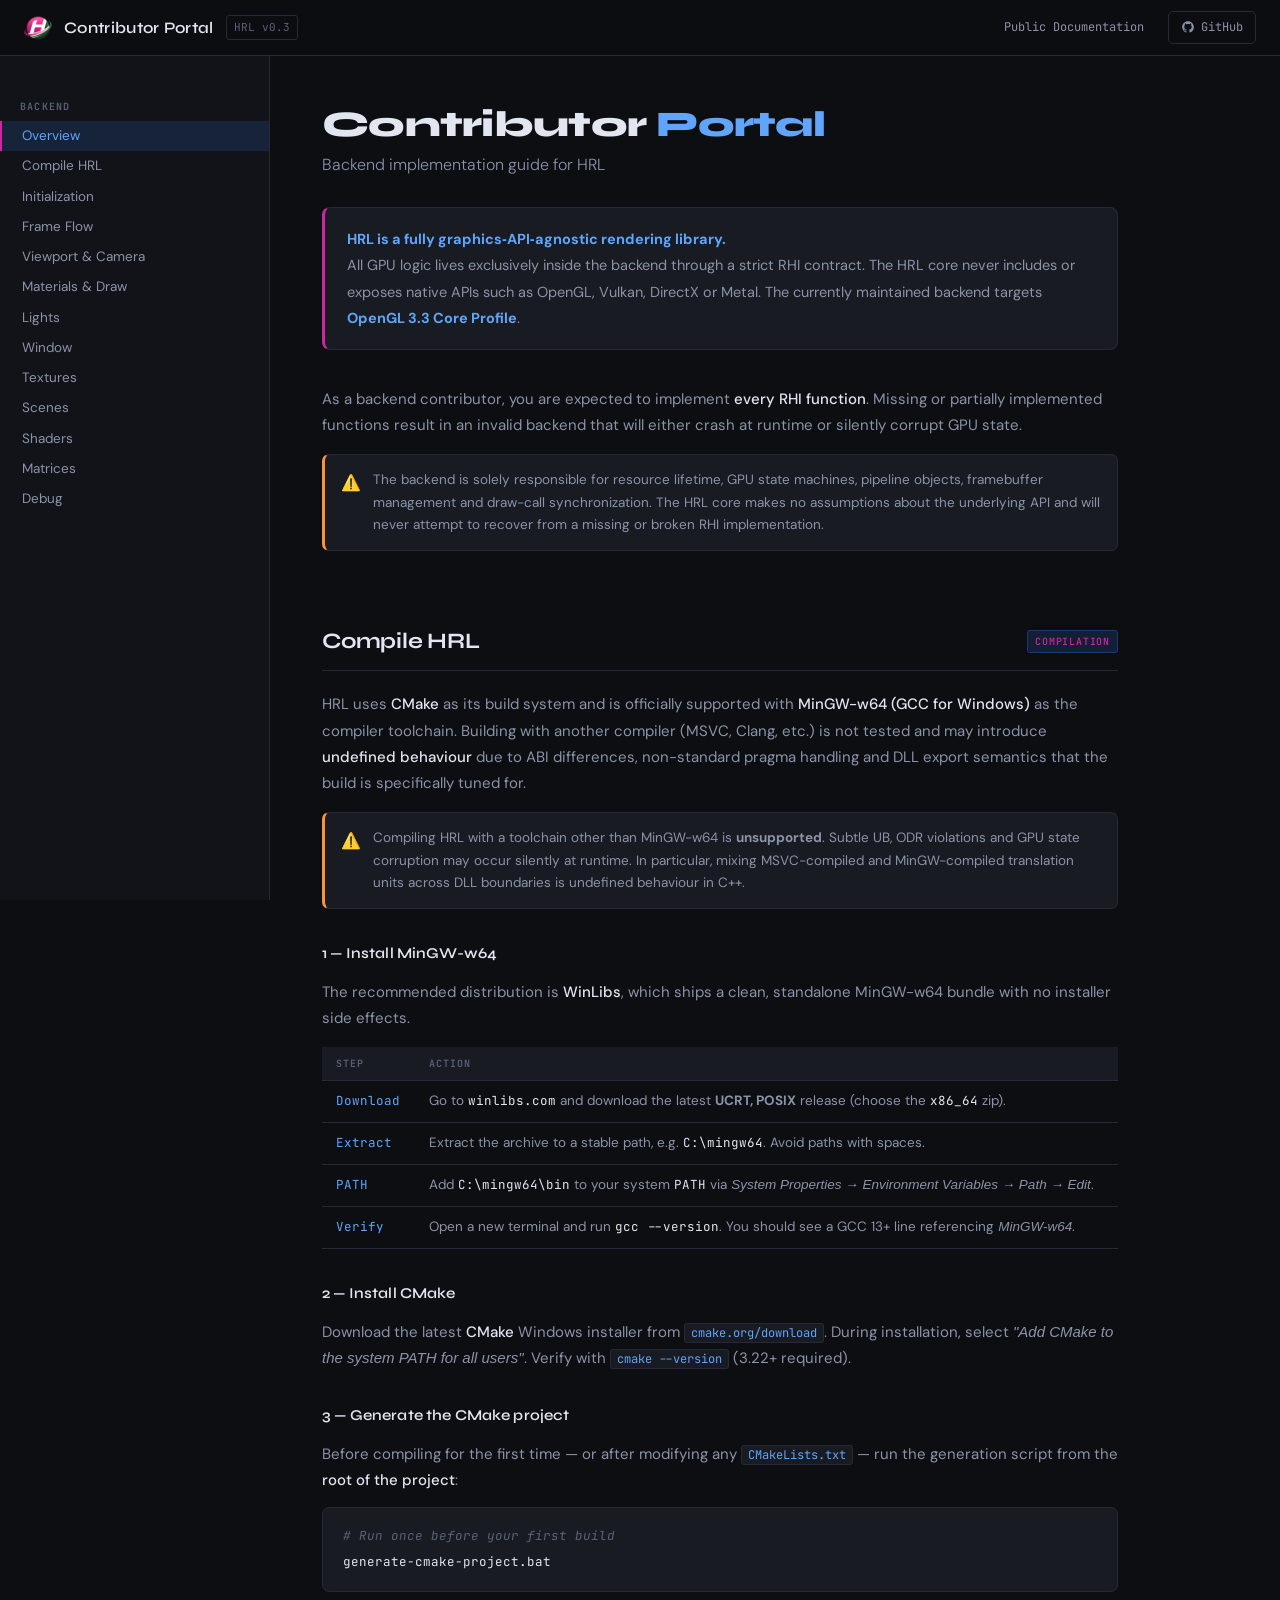
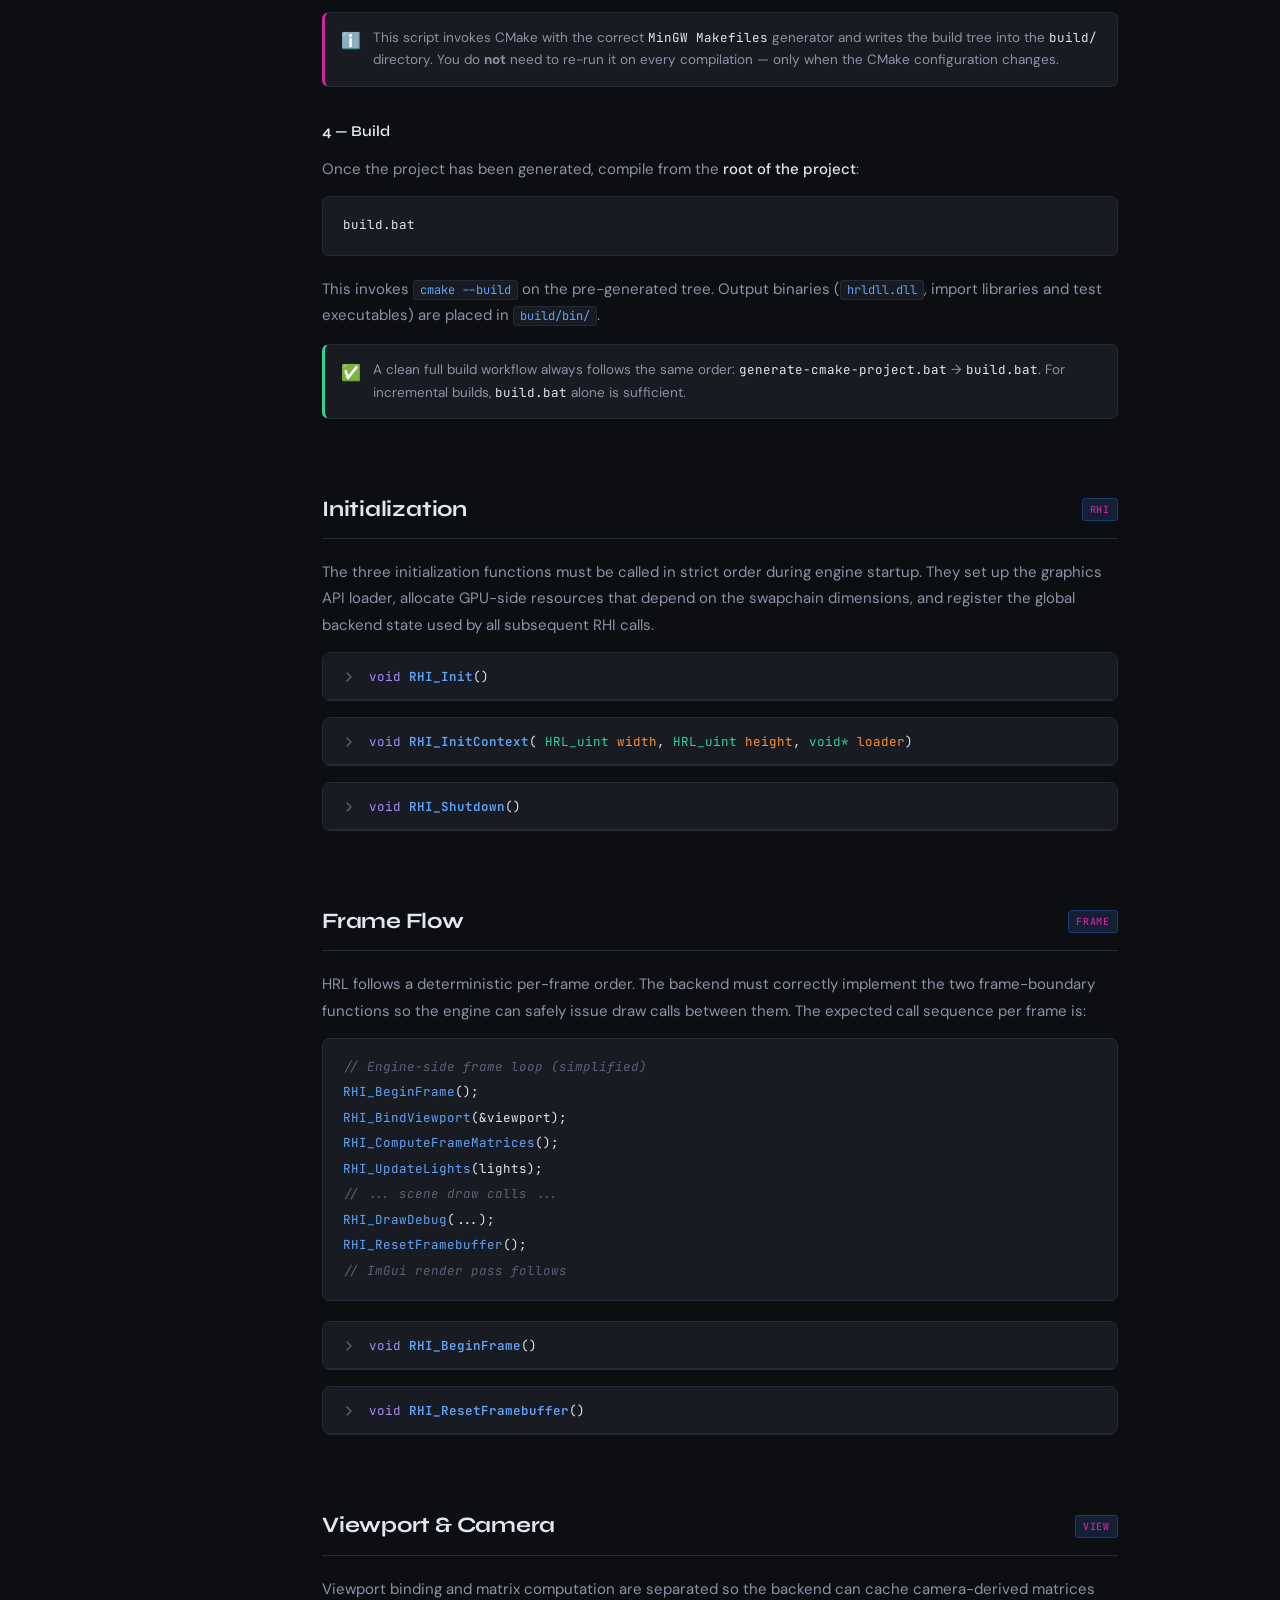
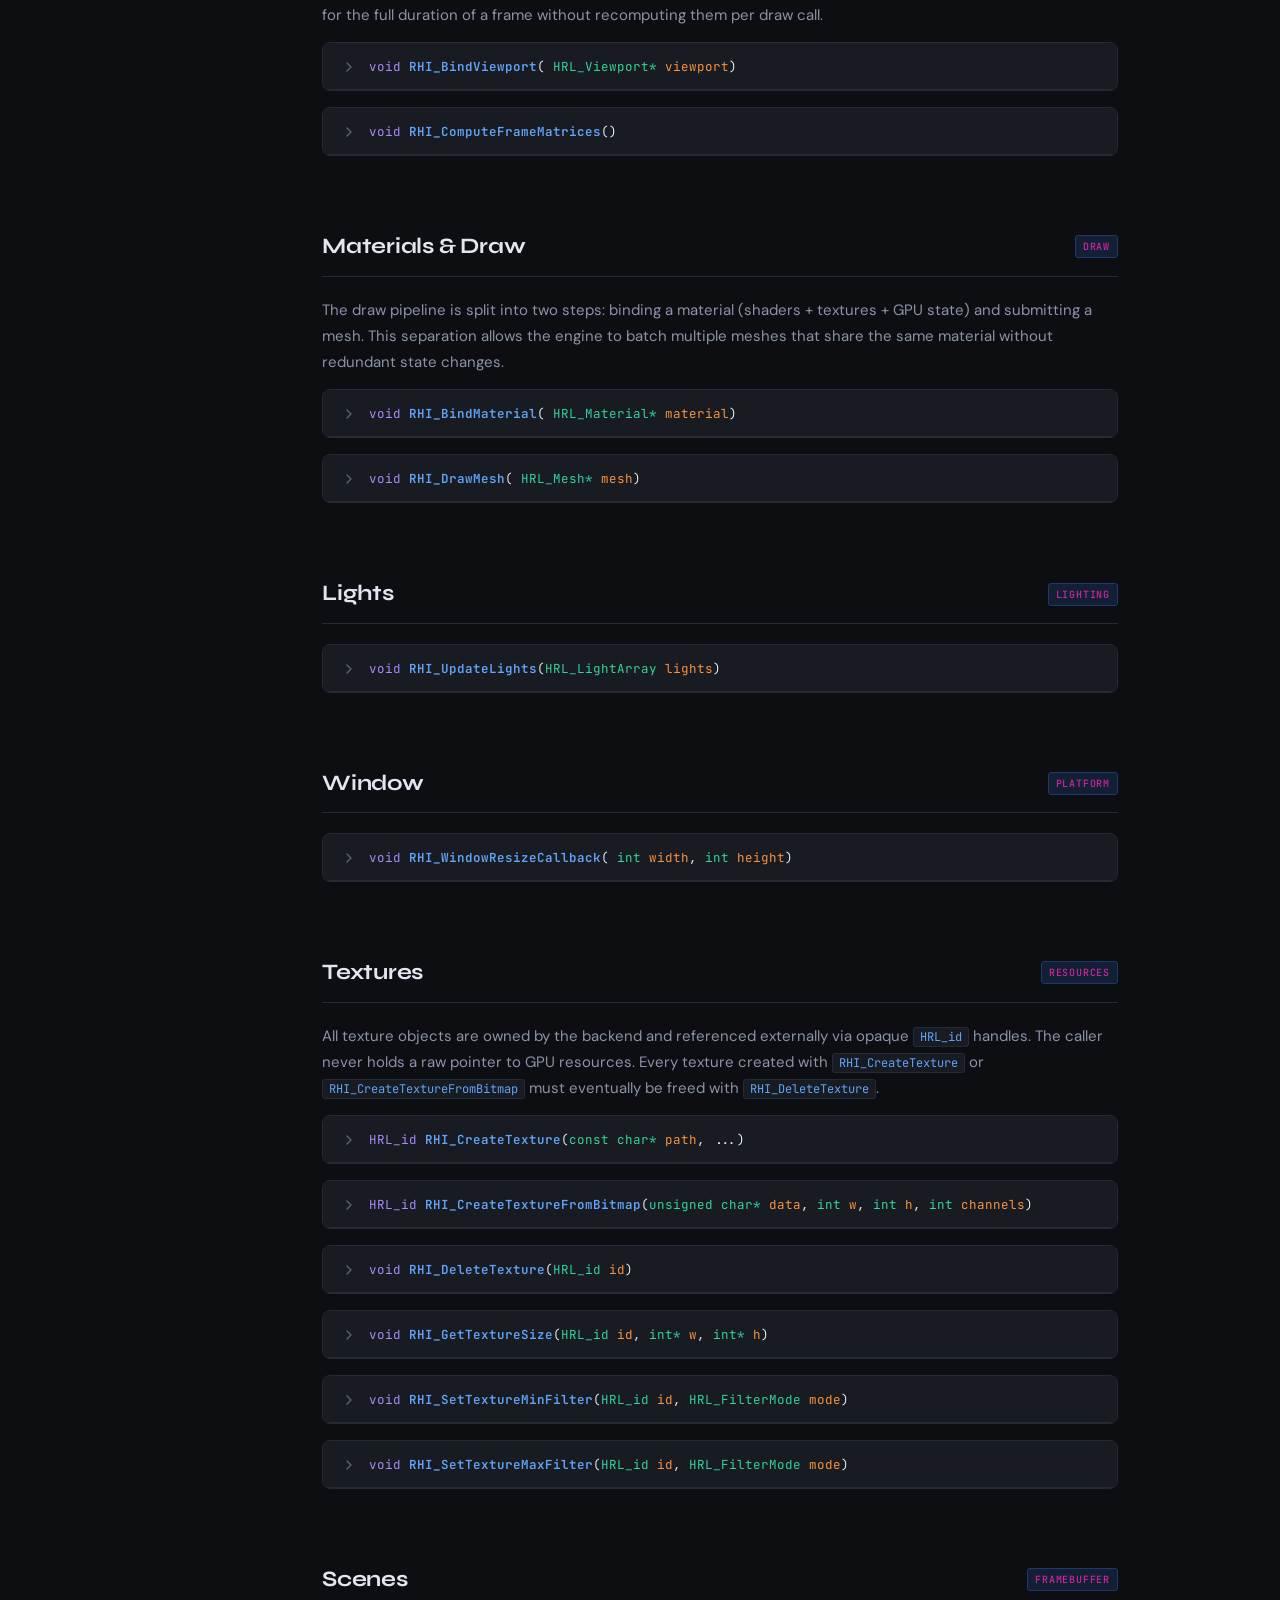
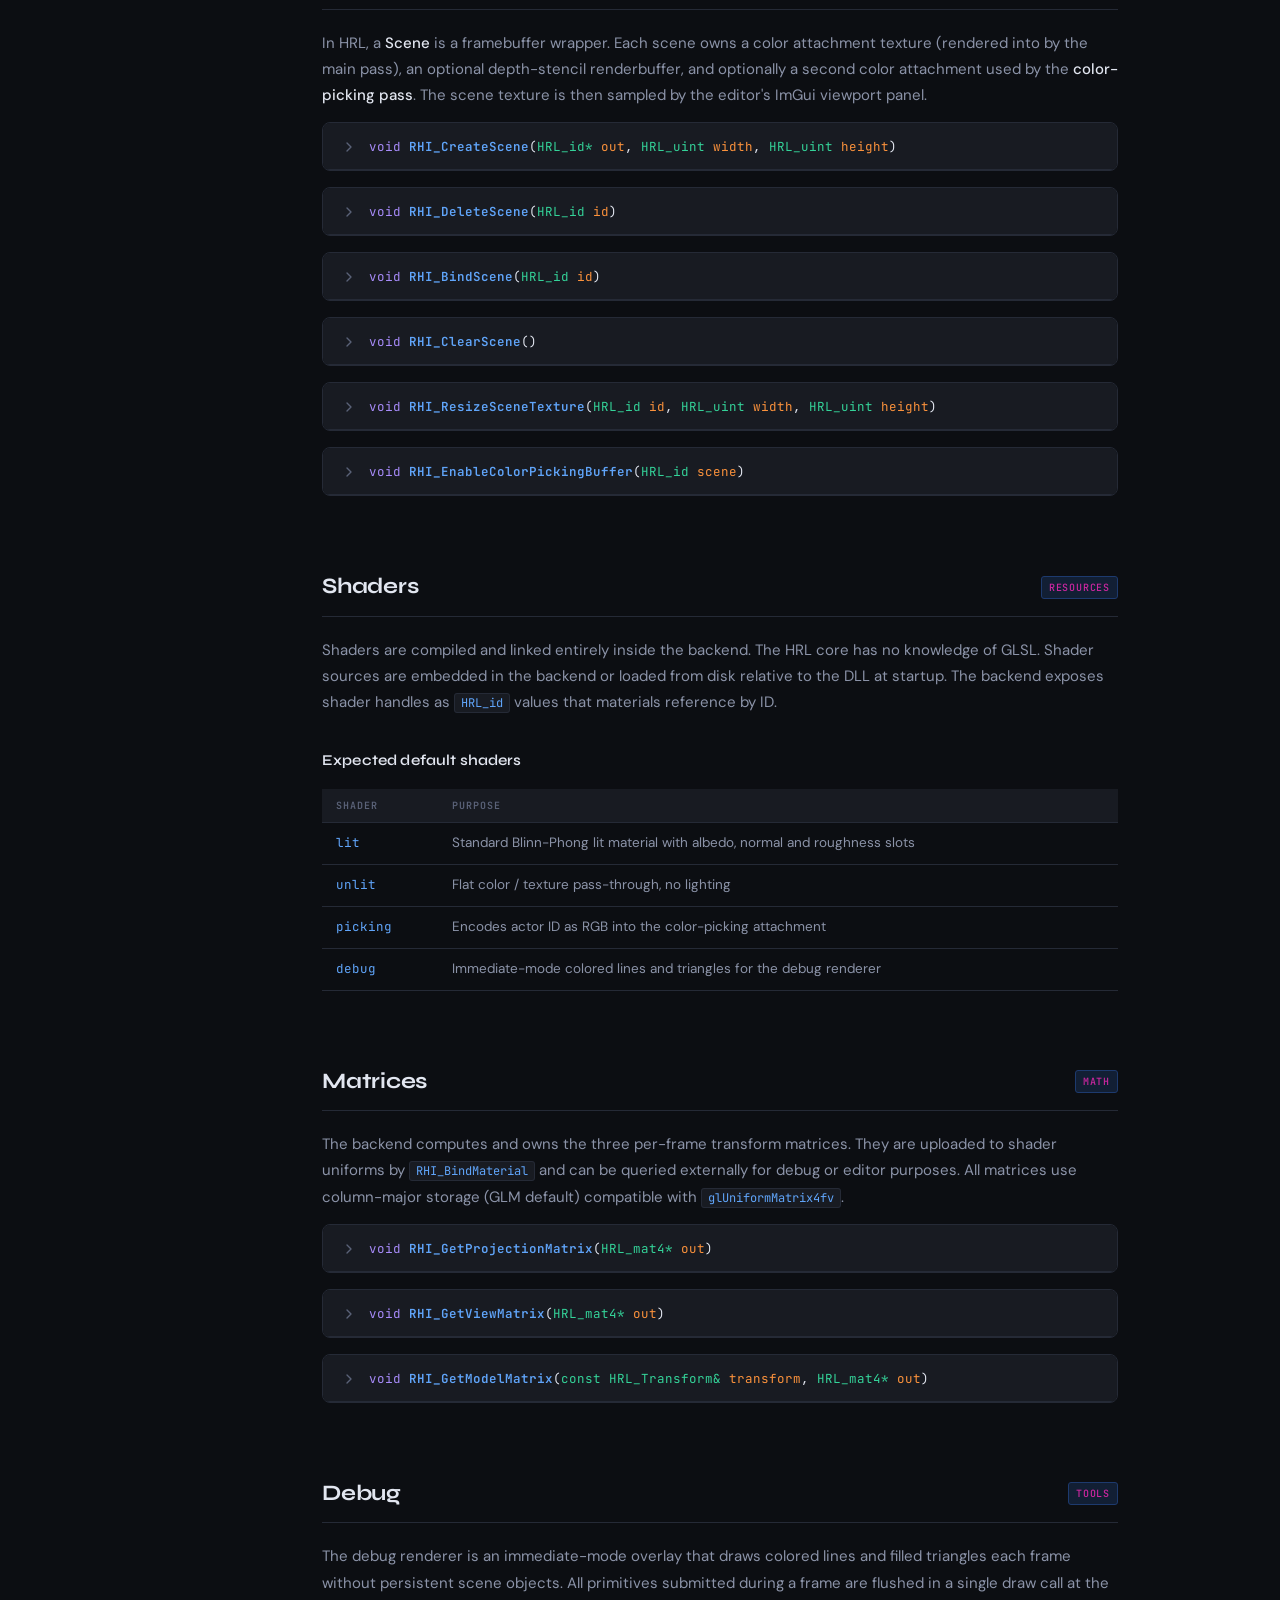
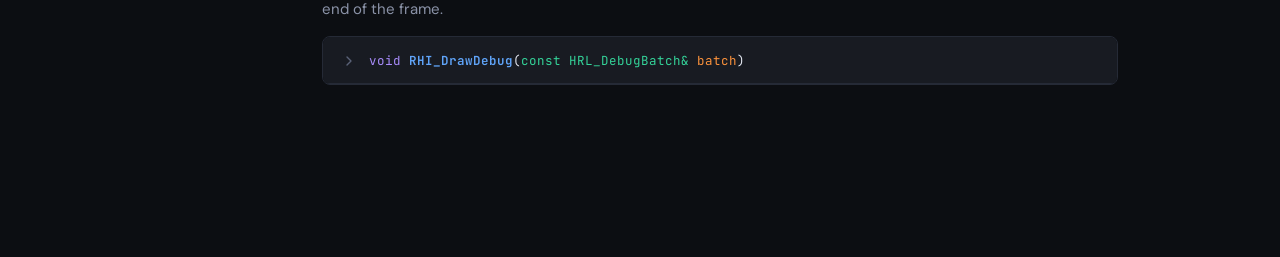
==== commit 34b86fcb: "Post processing" ====
--- a/docs/contributor_portal.html
+++ b/docs/contributor_portal.html
@@ -7,6 +7,11 @@
   <link rel="preconnect" href="https://fonts.googleapis.com">
   <link href="https://fonts.googleapis.com/css2?family=JetBrains+Mono:wght@400;500;600&family=Syne:wght@400;500;600;700;800&family=DM+Sans:ital,wght@0,300;0,400;0,500;1,300&display=swap" rel="stylesheet">
   <link rel="stylesheet" href="style.css">
+
+  <link rel="icon" href="assets/favicon.ico">
+  <link rel="icon" type="image/png" sizes="32x32" href="assets/favicon-32x32.png">
+  <link rel="icon" type="image/png" sizes="16x16" href="assets/favicon-16x16.png">
+  <link rel="apple-touch-icon" href="assets/apple-touch-icon.png">
 </head>
 <body>
 
@@ -72,26 +77,6 @@
     no assumptions about the underlying API and will never attempt to recover from a
     missing or broken RHI implementation.</span>
   </div>
-
-  <h3>Architecture at a glance</h3>
-  <p>
-    HRL is compiled as a <strong>shared DLL</strong> (<code>hrl.dll</code>) and linked against
-    by both the engine (<code>engine.dll</code>) and the editor (<code>editor.exe</code>).
-    This single-DLL design ensures that GPU context, VAOs, VBOs, shader programs and
-    framebuffer state are owned by exactly one module, eliminating the duplicate-state
-    class of bugs that arises when a static library is linked into multiple translation units.
-  </p>
-
-  <table class="doc-table">
-    <thead>
-      <tr><th>Module</th><th>Role</th><th>Links against</th></tr>
-    </thead>
-    <tbody>
-      <tr><td>hrl.dll</td><td>Rendering backend — owns all GPU objects</td><td>glfw, glad, glm</td></tr>
-      <tr><td>engine.dll</td><td>Engine runtime — actors, physics, input</td><td>hrl.dll</td></tr>
-      <tr><td>editor.exe</td><td>ImGui editor shell</td><td>engine.dll, hrl.dll</td></tr>
-    </tbody>
-  </table>
 </section>
 
 <!-- ══════════════════════════════════════════
@@ -161,7 +146,7 @@
     Before compiling for the first time — or after modifying any <code>CMakeLists.txt</code> —
     run the generation script from the <strong>root of the project</strong>:
   </p>
-  <pre><code><span class="cm"># Run once before your first build, and after any CMakeLists change</span>
+  <pre><code><span class="cm"># Run once before your first build</span>
 generate-cmake-project.bat</code></pre>
 
   <div class="info-box note">
@@ -177,7 +162,7 @@
 
   <p>
     This invokes <code>cmake --build</code> on the pre-generated tree.
-    Output binaries (<code>hrl.dll</code>, import libraries and test executables)
+    Output binaries (<code>hrldll.dll</code>, import libraries and test executables)
     are placed in <code>build/bin/</code>.
   </p>
 
@@ -726,13 +711,6 @@
     <code>HRL_id</code> values that materials reference by ID.
   </p>
 
-  <div class="info-box warn">
-    <span class="icon">⚠️</span>
-    <span>All shaders must target <strong>GLSL 330 core</strong> to match the OpenGL 3.3
-    Core Profile requirement. Using compatibility-profile extensions or
-    ARB suffixed functions is forbidden.</span>
-  </div>
-
   <h3>Expected default shaders</h3>
   <table class="doc-table">
     <thead><tr><th>Shader</th><th>Purpose</th></tr></thead>
@@ -811,16 +789,9 @@
   <p>
     The debug renderer is an immediate-mode overlay that draws colored lines and filled
     triangles each frame without persistent scene objects. 
-    All primitives submitted during a frame are batched into a shared VBO and flushed
+    All primitives submitted during a frame are flushed
     in a single draw call at the end of the frame.
   </p>
-
-  <div class="info-box note">
-    <span class="icon">ℹ️</span>
-    <span>The debug VAO and VBO are shared between the line and triangle sub-renderers.
-    A single <code>current_buffer_size</code> tracker must be maintained across both
-    primitive types to avoid overwriting live data in the VBO.</span>
-  </div>
 
   <div class="fn-card">
     <div class="fn-card-header" onclick="toggle(this)">
--- a/docs/style.css
+++ b/docs/style.css
@@ -5,7 +5,7 @@
   --bg-4:      #1e2230;
   --border:    #252a36;
   --border-2:  #2e3447;
-  --accent:    #3b82f6;
+  --accent:    #cc27a0;
   --accent-2:  #60a5fa;
   --accent-dim:#1d3a6e;
   --accent-glow: rgba(59,130,246,0.15);
